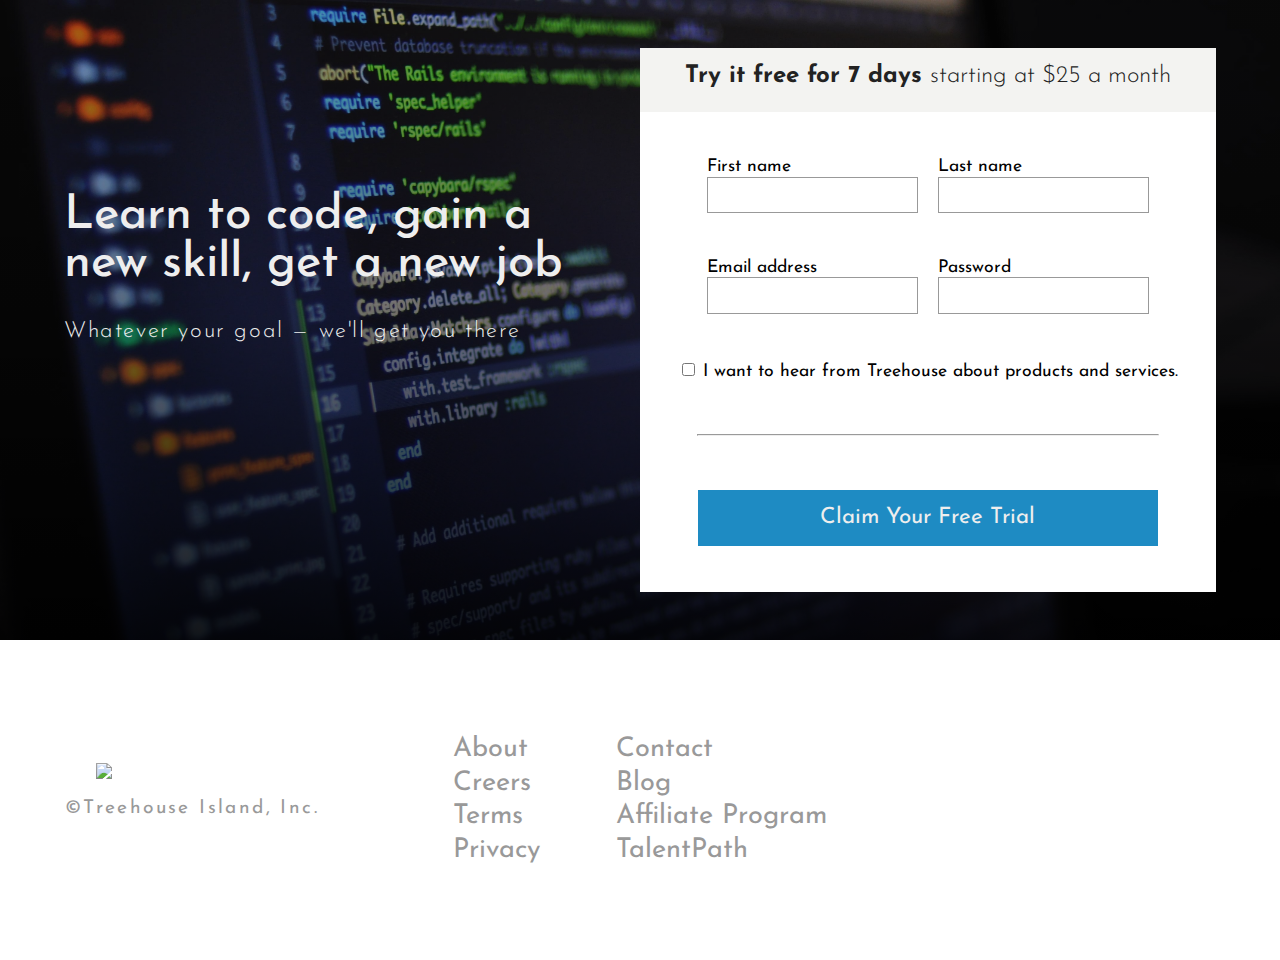
==== index.html @ 5530a017 "creating folders" ====
<!DOCTYPE html>
<html lang="en">
<head>
    <meta charset="UTF-8">
    <meta name="viewport" content="width=device-width, initial-scale=1.0">
    <title>Document</title>
    <link rel="stylesheet" href="css/style.css">
    <script src="https://kit.fontawesome.com/1c8d8e89d7.js" crossorigin="anonymous"></script>
</head>
<body>

    <section class="banner-lev">
        <div class="banner-continer-lev">
            <div class="banner-welcome-lev">
            <h1 class="welcome-lev">Learn to code, gain a new skill, get a new job</h1>
            <p class="welcome-paragraph-lev">Whatever your goal — we'll get you there</p>
            </div>
            <div class="form-banner-lev">
            <header class="form-header-lev"><h3>Try it free for 7 days <span class="font-wigth-lev"> starting at $25 a month</span></h3></header>
            <form action="H.php" class="free-trail-lev">
                <div class="first-line-lev">
                    <div>
                        <label for="fname">First name</label>
                        <input type="text" id="fname" name="fname" >
                    </div>
                    <div>
                        <label for="lname">Last name</label>
                        <input type="text" id="lname" name="lname">
                    </div>
                </div>
                <div  class="second-line-lev">
                    <div>
                        <label for="email">Email address</label>
                        <input type="text" id="email" name="email">
                    </div>
                    <div> 
                        <label for="Password">Password</label>
                        <input type="password" id="Password" name="password">
                    </div>
                </div>

                <div>
                <input type="checkbox" name="check">
                <label for="check"> I want to hear from Treehouse about products and services.</label>
                </div>
                <hr>
                <input type="button" value="Claim Your Free Trial">
            </form>
            </div>
        </div>
        <div class="math-banner-lev">
            <p><span class="banner-span-lev">300+</span> courses</p>
            <p><span class="banner-span-lev">278</span> workshops</p>
            <p><span class="banner-span-lev">27</span> topics</p>
            <p><span class="banner-span-lev">50K+</span> current students</p>
        </div>
    </section>
    <footer>
    <!--footer part 1 -->
        <div class="part1">
            <div class="logo-footer">
                <img src="https://cdnifyblog.a.cdnify.io/wp-content/uploads/2014/01/Treehouse-Logo.png">
            </div>
            <div class="copyright">
                <p>&copy;Treehouse Island, Inc.</p>
            </div>
        </div>
    <!--end of footer part 1 -->
    <!--footer part 2-->
        <div class="part2">
            <ul class="footer-lists">
                <li class="footer-lists-items"><a href="#" class="footer-lists-links">About</a></li>
                <li class="footer-lists-items"><a href="#" class="footer-lists-links">Creers</a></li>
                <li class="footer-lists-items"><a href="#" class="footer-lists-links">Terms</a></li>
                <li class="footer-lists-items"><a href="#" class="footer-lists-links">Privacy</a></li>
            </ul>
            <ul class="footer-lists">
                <li class="footer-lists-items"><a href="#" class="footer-lists-links">Contact</a></li>
                <li class="footer-lists-items"><a href="#" class="footer-lists-links">Blog</a></li>
                <li class="footer-lists-items"><a href="#" class="footer-lists-links">Affiliate Program</a></li>
                <li class="footer-lists-items"><a href="#" class="footer-lists-links">TalentPath</a></li>
            </ul>
        </div>
        <!--end of footer part 2-->
        <!--footer part 3-->
         <div class="part3">
             <ul class="social-list">
                 <a class="social-item" href="https://fr-fr.facebook.com/"><i class="fab fa-facebook"></i></a>
                 <a class="social-item" href="https://twitter.com/"><i class="fab fa-twitter"></i></a>
                 <a class="social-item" href="https://youtube.com/"><i class="fab fa-youtube"></i></a>
                 <a class="social-item" href="https://linkedin.com/"><i class="fab fa-linkedin"></i></a>
                 <a class="social-item" href="https://instagram.com/"><i class="fab fa-instagram"></i></a>
             </ul>
         </div>       
        <!--end of footer part 2-->


    </footer>
</body>
</html>
---- css/style.css ----
@import url('https://fonts.googleapis.com/css2?family=Josefin+Sans:ital,wght@0,100;0,200;0,300;0,400;0,423;0,500;0,600;0,700;1,100;1,200;1,300;1,400;1,423;1,500;1,600;1,700&family=Open+Sans&display=swap');
body{
    padding: 0%;
    margin: 0%;
    font-family: "josefin sans", sans-serif;
}
/*styling banner--------------------------------------------------------------------------------------*/
.banner-lev{
    width: 100%;
    height: 40rem;
    background-size: cover;
    background-image:linear-gradient(to top, rgba(0, 0, 0, 0.9),rgba(0,0,0,0.5), rgba(0, 0, 0, 0.3)),
    url('../img/blur-close-up-code-computer-546819.jpg');
    display: flex;
    flex-direction: column;
    justify-content: center;
    align-items: center;
    flex-wrap: wrap;
}
.banner-continer-lev{
    display: flex;
    justify-content: space-evenly;
    align-items: center;
}
.banner-welcome-lev{
    width: 40%;
    height: 20rem;
}
.welcome-lev{
    color: #eee;
    font-size: 3rem;
    font-weight: 500;
}
.welcome-paragraph-lev{
    color: #eee;
    font-size: 1.4rem;
    font-weight: 300;
    letter-spacing: .1rem;
}



.free-trail-lev{
    width: 100%;
    height: 30rem;
    background-color: #fff;
    display: flex;
    flex-direction: column;
    justify-content: space-evenly;
    align-items: center;
}
.form-banner-lev{
    display: flex;
    flex-direction: column;
    width: 45%;
}
.form-header-lev{
    color: #222;
    width: 100%;
    height: 4rem;
    background-color: #f3f3f1;
    
}
.form-header-lev h3{
    margin: 1rem auto;
    font-size: 1.5rem;
    text-align: center;
}
.font-wigth-lev{
    font-weight: 300;
}
.first-line-lev ,  .second-line-lev {
    display: flex;
    justify-content: space-around;
    align-items: flex-start;
    width:80%;

}
.first-line-lev div input ,.second-line-lev div input{
    border: #999 solid .1rem;
    padding: .6rem 1rem;
    outline-color:#222;
    bor
}
.first-line-lev div , .second-line-lev div{
display: flex;
flex-direction: column;
justify-content: space-around;
align-items: flex-start;
}
label{
    font-size: 1.1rem;
    padding-bottom: .1rem;
}
hr{
    width: 80%;
    height: .3px;
    color: #eee;
}
input[type="button"] {
    width: 80%;
    height: 3.5rem;
    background-color: rgba(30, 139, 195, 1);
    border: none;
    font-size: 1.4rem;
    color: #eee;
    font-family:"josefin sans", sans-serif;
}
    /*----------------------------------------------------*/

/*styaling footer---------------------------------------------------------------------------------------*/
footer{
    background-color: #fff;
    width: 100%;
    height: 20rem;
    display: flex;
}
.part1{
    display: flex;
    flex-direction: column;
    justify-content: center;
    align-items: center;
    width: 30%;
}
.logo-footer{
    width: 12rem;
    display: flex;
    justify-content: center;   
}
.logo-footer img{
    width: 100%;
    height: auto;
}
.copyright P{
    font-size: 1.2rem;
    color: #999;
    letter-spacing: .15rem;
}
/*footer part 2---------------------------------------------------------------------------------------------*/
.part2{
    display: flex;
    justify-content: space-evenly;
    align-items: center;
    width: 40%;
}
.footer-lists, .social-list
{
    list-style: none;
    margin: 0rem;
    padding: 0rem;
}
.footer-lists-items{
    padding: .1rem;
    margin: .2rem .4rem;
}
.footer-lists-items a{
    text-decoration: none;
    color: #999;
    font-size: 1.7rem;
    transition: color .5s;
    cursor: pointer;
    
} 
.footer-lists-items a:hover{
    color: #222;
}
/*end of footer part 2----------------------------------------------------------------------------------*/
/*footer  part 3--------------------------------------------------------------------------------------------*/


.part3{
    display: flex;
    align-items: center;
}
.social-item{
    font-size: 2rem;
    padding-left: .9rem;
    color: #222;
    transition: all .5s;
}
.social-item:hover{ 
    color: rgb(14, 146, 10);
}
/*end of footer part 3------------------------------------------------------------------------------------*/

/* media query for the footer----------------------------------------------------------------------------*/
@media screen and (max-width:960px){
    footer{
        display: flex;
        flex-direction: column;
        justify-content: center;
        align-items: center;
        box-sizing: border-box;
        height: 30REM;
    }
    .part1, .part2, .part3 {
        padding-bottom: 2rem ;
        display: flex;
        flex-direction: column;
        width: 100%;

        
    }
    .footer-lists-items a{
        text-decoration: none;
        color: #999;
        font-size: 1rem;
    } 

     .footer-lists{
         width :100%;
         display: flex;
         flex-direction: column;
         justify-content: center;
         align-items: center;
     }
     
}
/*end of media query for the footer----------------------------------------------------------------------------------*/
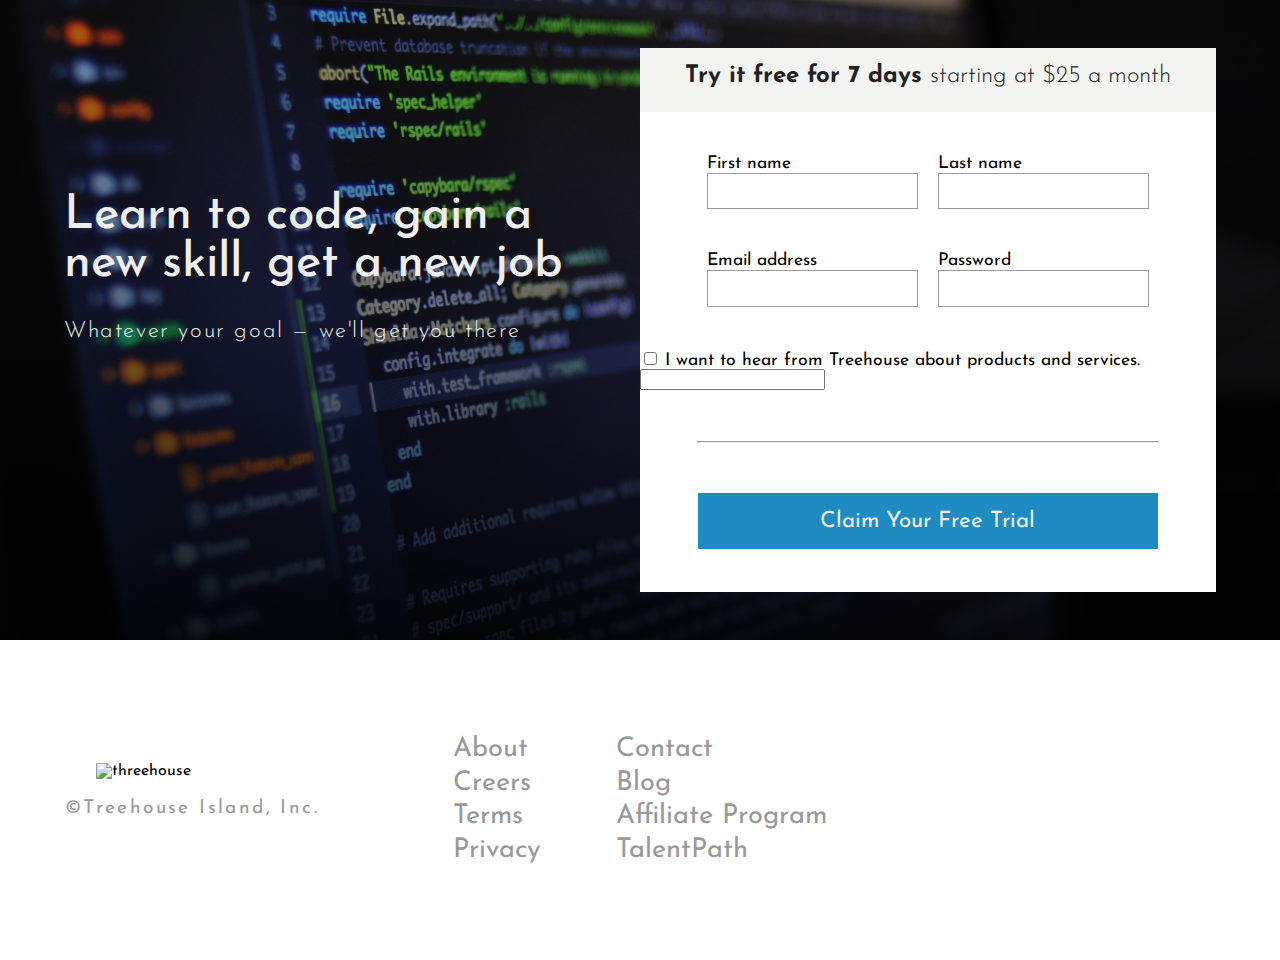
==== commit ccabb6d9: "fix validater check" ====
--- a/index.html
+++ b/index.html
@@ -6,6 +6,7 @@
     <title>Document</title>
     <link rel="stylesheet" href="css/style.css">
     <script src="https://kit.fontawesome.com/1c8d8e89d7.js" crossorigin="anonymous"></script>
+    <link href="https://fonts.googleapis.com/css2?family=Josefin+Sans:ital,wght@0,100;0,200;0,300;0,400;0,423;0,500;0,600;0,700;1,100;1,200;1,300;1,400;1,423;1,500;1,600;1,700&display=swap" rel="stylesheet">
 </head>
 <body>
 
@@ -41,7 +42,7 @@
 
                 <div>
                 <input type="checkbox" name="check">
-                <label for="check"> I want to hear from Treehouse about products and services.</label>
+                <label for="check"> I want to hear from Treehouse about products and services.<input id="check"></label>
                 </div>
                 <hr>
                 <input type="button" value="Claim Your Free Trial">
@@ -59,7 +60,7 @@
     <!--footer part 1 -->
         <div class="part1">
             <div class="logo-footer">
-                <img src="https://cdnifyblog.a.cdnify.io/wp-content/uploads/2014/01/Treehouse-Logo.png">
+                <img src="https://cdnifyblog.a.cdnify.io/wp-content/uploads/2014/01/Treehouse-Logo.png" alt="threehouse">
             </div>
             <div class="copyright">
                 <p>&copy;Treehouse Island, Inc.</p>
@@ -85,11 +86,11 @@
         <!--footer part 3-->
          <div class="part3">
              <ul class="social-list">
-                 <a class="social-item" href="https://fr-fr.facebook.com/"><i class="fab fa-facebook"></i></a>
-                 <a class="social-item" href="https://twitter.com/"><i class="fab fa-twitter"></i></a>
-                 <a class="social-item" href="https://youtube.com/"><i class="fab fa-youtube"></i></a>
-                 <a class="social-item" href="https://linkedin.com/"><i class="fab fa-linkedin"></i></a>
-                 <a class="social-item" href="https://instagram.com/"><i class="fab fa-instagram"></i></a>
+                <li><a class="social-item" href="https://fr-fr.facebook.com/"><i class="fab fa-facebook"></i></a></li>
+                <li><a class="social-item" href="https://twitter.com/"><i class="fab fa-twitter"></i></a></li>
+                <li><a class="social-item" href="https://youtube.com/"><i class="fab fa-youtube"></i></a></li>
+                <li><a class="social-item" href="https://linkedin.com/"><i class="fab fa-linkedin"></i></a></li>
+                <li><a class="social-item" href="https://instagram.com/"><i class="fab fa-instagram"></i></a></li>
              </ul>
          </div>       
         <!--end of footer part 2-->
--- a/css/style.css
+++ b/css/style.css
@@ -1,5 +1,3 @@
-
-@import url('https://fonts.googleapis.com/css2?family=Josefin+Sans:ital,wght@0,100;0,200;0,300;0,400;0,423;0,500;0,600;0,700;1,100;1,200;1,300;1,400;1,423;1,500;1,600;1,700&family=Open+Sans&display=swap');
 body{
     padding: 0%;
     margin: 0%;
@@ -77,13 +75,12 @@
     width:80%;
 
 }
-.first-line-lev div input ,.second-line-lev div input{
+.first-line-lev div input, .second-line-lev div input{
     border: #999 solid .1rem;
     padding: .6rem 1rem;
     outline-color:#222;
-    bor
-}
-.first-line-lev div , .second-line-lev div{
+}
+.first-line-lev div, .second-line-lev div{
 display: flex;
 flex-direction: column;
 justify-content: space-around;
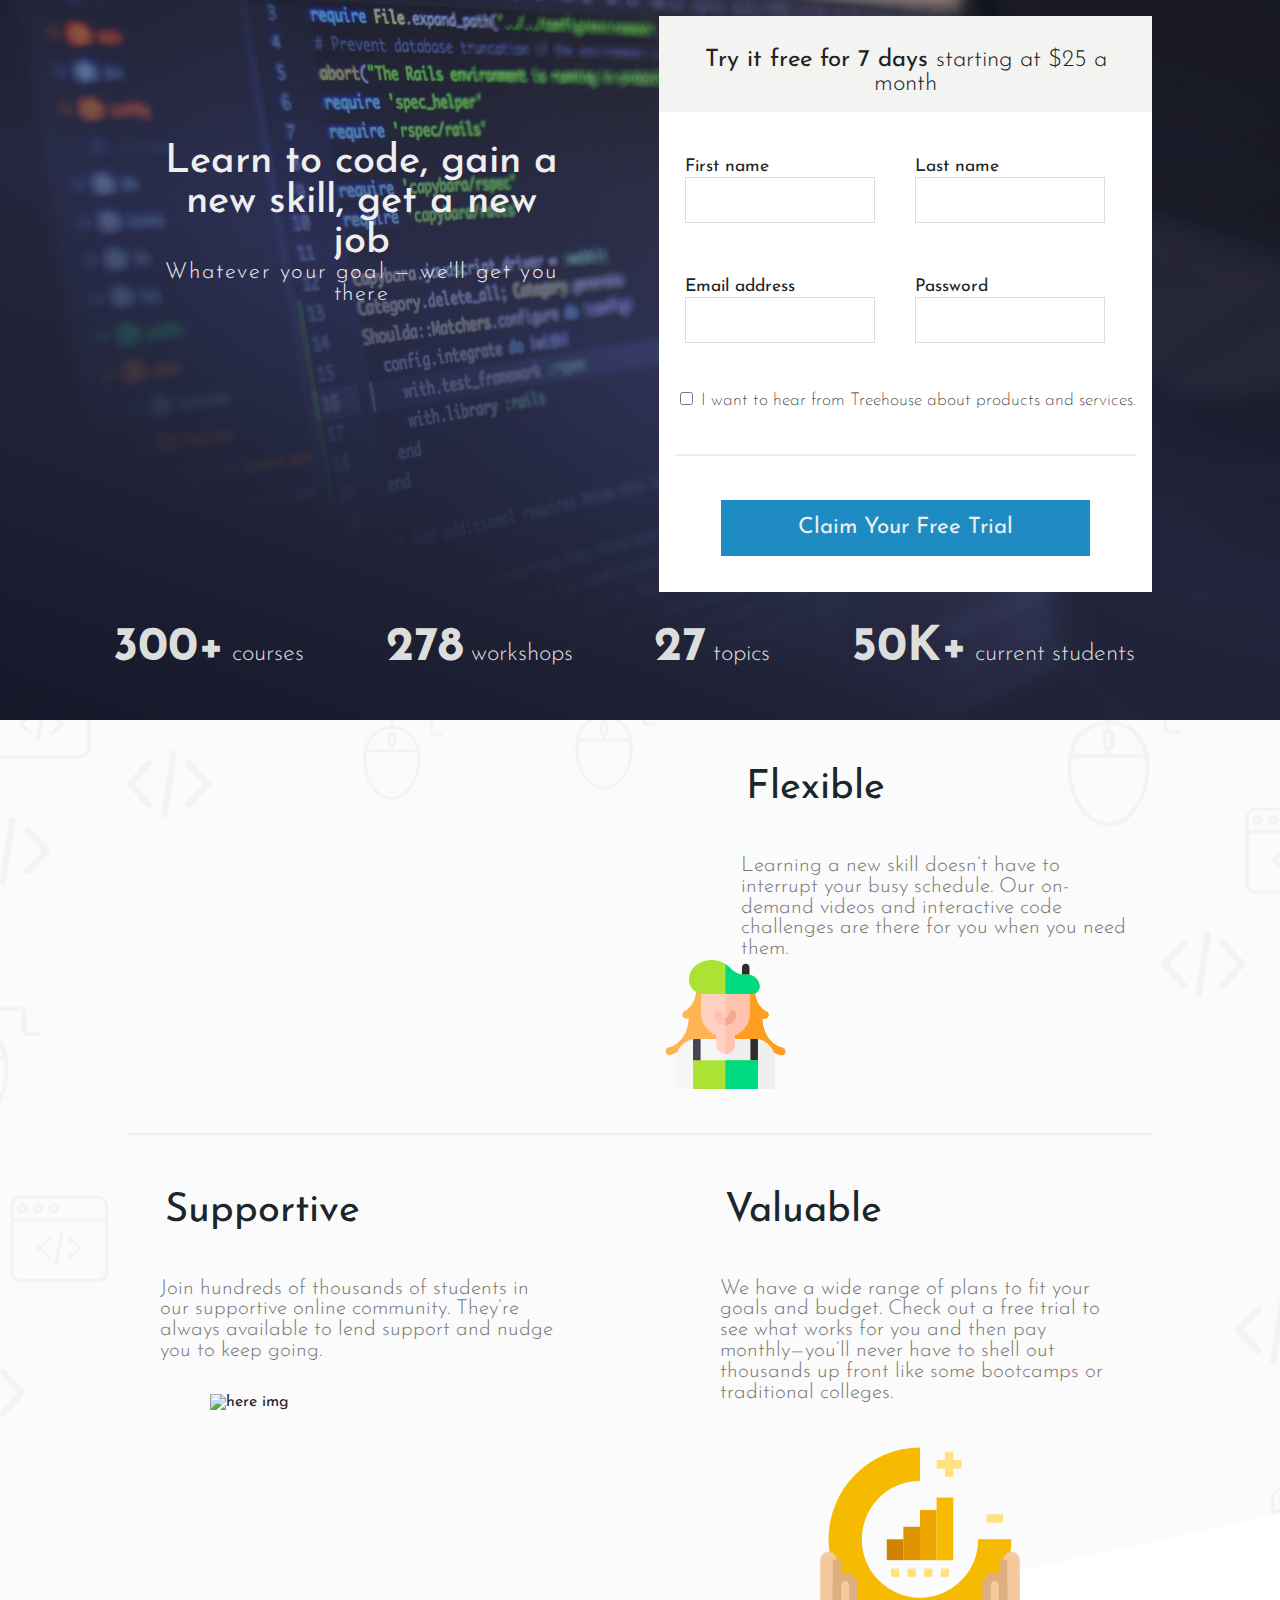
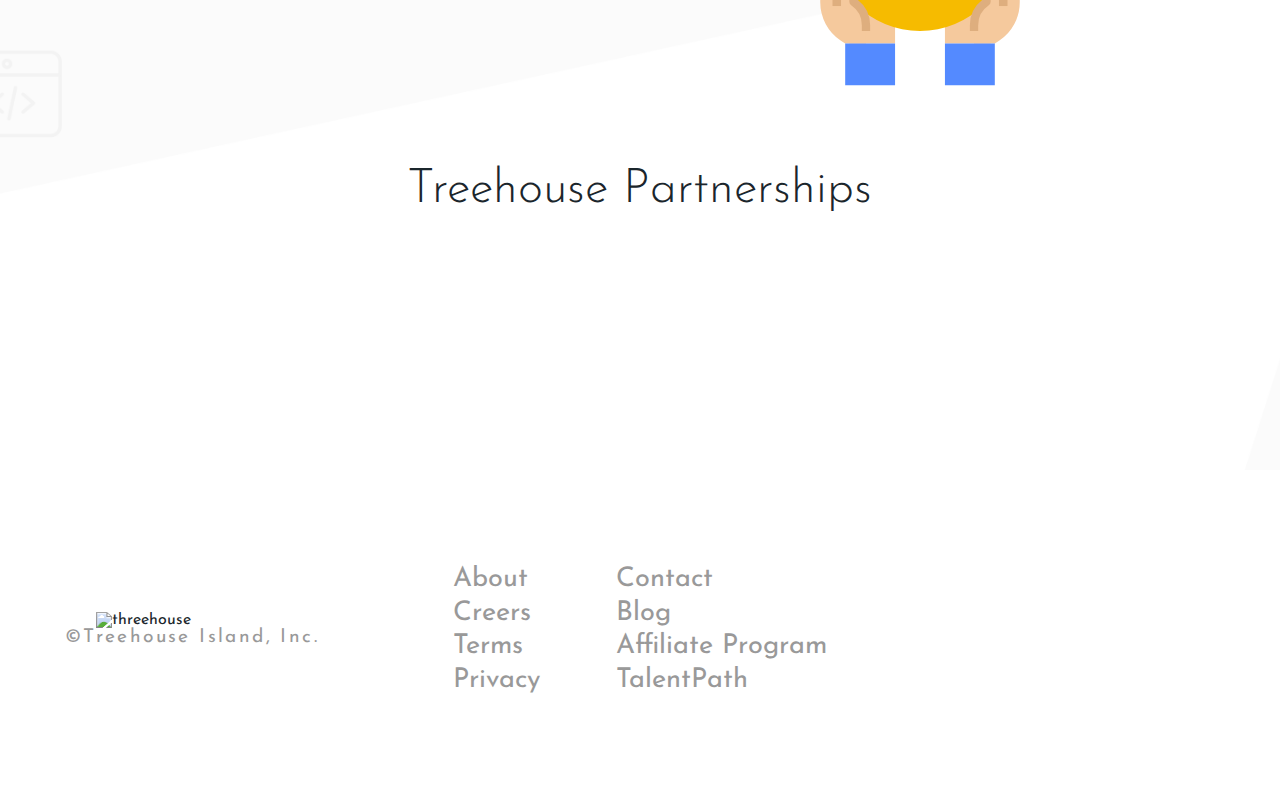
==== commit 2e8e3e33: "finishing html css for home page" ====
--- a/index.html
+++ b/index.html
@@ -4,21 +4,24 @@
     <meta charset="UTF-8">
     <meta name="viewport" content="width=device-width, initial-scale=1.0">
     <title>Document</title>
+    <link rel="stylesheet" href="css/reset.css">
     <link rel="stylesheet" href="css/style.css">
     <script src="https://kit.fontawesome.com/1c8d8e89d7.js" crossorigin="anonymous"></script>
     <link href="https://fonts.googleapis.com/css2?family=Josefin+Sans:ital,wght@0,100;0,200;0,300;0,400;0,423;0,500;0,600;0,700;1,100;1,200;1,300;1,400;1,423;1,500;1,600;1,700&display=swap" rel="stylesheet">
 </head>
 <body>
 
+
+
     <section class="banner-lev">
-        <div class="banner-continer-lev">
+        <div class="banner-container-lev">
             <div class="banner-welcome-lev">
-            <h1 class="welcome-lev">Learn to code, gain a new skill, get a new job</h1>
-            <p class="welcome-paragraph-lev">Whatever your goal — we'll get you there</p>
+                <h1 class="welcome-lev">Learn to code, gain a new skill, get a new job</h1>
+                <p class="welcome-paragraph-lev">Whatever your goal — we'll get you there</p>
             </div>
             <div class="form-banner-lev">
-            <header class="form-header-lev"><h3>Try it free for 7 days <span class="font-wigth-lev"> starting at $25 a month</span></h3></header>
-            <form action="H.php" class="free-trail-lev">
+                <header class="form-header-lev"><h3>Try it free for 7 days <span class="font-wigth-lev"> starting at $25 a month</span></h3></header>
+                <form action="H.php" class="free-trail-lev">
                 <div class="first-line-lev">
                     <div>
                         <label for="fname">First name</label>
@@ -41,8 +44,9 @@
                 </div>
 
                 <div>
-                <input type="checkbox" name="check">
-                <label for="check"> I want to hear from Treehouse about products and services.<input id="check"></label>
+                    <input type="checkbox" id="check">
+                    <label for="check"><span  class="dev-label-lev"> I want to hear from Treehouse about products and services.</span></label>
+                    
                 </div>
                 <hr>
                 <input type="button" value="Claim Your Free Trial">
@@ -56,6 +60,50 @@
             <p><span class="banner-span-lev">50K+</span> current students</p>
         </div>
     </section>
+    <div class=" container  background-img">
+        <section class="main container">
+        <div class="container video-banner">
+            <video class="dsk7  mob12" src="https://videos.teamtreehouse.com/videos/hptest-product-overview-720p.webm?token=5e6a675e_596e4231e8c9aa7b53e1aabd5dea6e655845a7aa" autoplay></video>
+            <div class="dsk5 mob12 flexible-head">
+                <h3 class="flexible-heading">Flexible</h3>
+                <p class="flexible-paragraph">Learning a new skill doesn’t have to interrupt your busy schedule. Our on-demand videos and interactive code challenges are there for you when you need them.</p>
+                <div class="svg-img">
+                <img class=" dsk4 mob0 flexible-img" src="/img/designer.svg" alt="svg file"></svg>
+            </div>
+            </div>
+        </div>    
+        <hr>
+
+        <div class="second-paragraph dsk12 mob12">
+            <div class="supportive dsk5 mob12">
+                <h3 class="supportive-heading">Supportive</h3>
+                <p class="supportive-paragraph">Join hundreds of thousands of students in our supportive online community. They’re always available to lend support and nudge you to keep going.</p>
+                <img class="supportive-img dsk9" src="https://static.teamtreehouse.com/assets/views/marketing/home/supportive-dc87dcd46e8cc60a76dfa72e7fceb5be004f60e573e13026dcbc5a43be1929a2.png" alt="here img">
+            </div>
+            <div class="valuable dsk5 mob12">
+                <h3 class="valuable-heading">Valuable</h3>
+                <p class="valuable-paragraph">We have a wide range of plans to fit your goals and budget. Check out a free trial to see what works for you and then pay monthly—you’ll never have to shell out thousands up front like some bootcamps or traditional colleges.</p>
+                <img class="valuable-img dsk8" src="img/value.svg" alt="valuable">
+            </div>
+        </div>
+
+
+        <div class="treehouse-partner dsk10 mob10">
+            <h3 class=partner-heading>Treehouse Partnerships</h3>
+            <div class="partner-img-container container">
+                <img class="dsk3 " src="https://static.teamtreehouse.com/assets/views/marketing/home/google-developers-364d3753836b8c4c5ff9dfecdfa626e9f6fbde1770d072a21c57c0a5a1de3637.png" alt="" class="partnerimg">
+                <img class="dsk3 " src="https://1.cms.s81c.com/sites/default/files/2018-11-15/Avatar_IBM_Watson_1000x325.jpg" alt="" class="partnerimg">
+                <img class="dsk3 " src="https://upload.wikimedia.org/wikipedia/commons/thumb/4/4a/Amazon_Alexa_logo.svg/1280px-Amazon_Alexa_logo.svg.png" alt="" class="partnerimg">
+                <img class="dsk3 " src="https://lh3.googleusercontent.com/proxy/9JxlcfePLAX3oIO7-l41FiI0A5r_zLpeM0jgrW6IaLy9RQlo7alYY_jtX9-1N_BOgj6ePheN15jFYFI2rejWfnyGarv-cN0vrY7Yi5Ru1XHp_Zr9xHHXKHCJrjpnaLfR9rLxdtM0EIsDAy1ZUOnWew" alt="" class="partnerimg">
+            </div>
+        </div>
+        
+        
+        </section>    
+    </div>    
+
+
+
     <footer>
     <!--footer part 1 -->
         <div class="part1">
@@ -97,5 +145,8 @@
 
 
     </footer>
+
+
+
 </body>
-</html>+</html>
--- a/css/style.css
+++ b/css/style.css
@@ -2,13 +2,20 @@
     padding: 0%;
     margin: 0%;
     font-family: "josefin sans", sans-serif;
+    color: #1b262c;
+}
+h1{
+    margin: 0em;
+}
+.container{
+    width: 100%;
 }
 /*styling banner--------------------------------------------------------------------------------------*/
 .banner-lev{
     width: 100%;
-    height: 40rem;
+    height: 80vh;
     background-size: cover;
-    background-image:linear-gradient(to top, rgba(0, 0, 0, 0.9),rgba(0,0,0,0.5), rgba(0, 0, 0, 0.3)),
+    background-image:linear-gradient(19deg,rgb(21, 24, 41),rgb(31, 34, 53),rgba(46, 50, 82, 0.7),rgba(46, 50, 82, 0.4), rgba(66, 72, 116, .2)),
     url('../img/blur-close-up-code-computer-546819.jpg');
     display: flex;
     flex-direction: column;
@@ -16,26 +23,31 @@
     align-items: center;
     flex-wrap: wrap;
 }
-.banner-continer-lev{
+.banner-container-lev{
     display: flex;
     justify-content: space-evenly;
     align-items: center;
+    width: 90%;
 }
 .banner-welcome-lev{
-    width: 40%;
-    height: 20rem;
+    width: 35%;
+    height: 60%;
+    padding-top: 1.3rem;
 }
 .welcome-lev{
     color: #eee;
-    font-size: 3rem;
+    font-size: 2.5rem;
     font-weight: 500;
+    text-align: center;
 }
 .welcome-paragraph-lev{
     color: #eee;
     font-size: 1.4rem;
     font-weight: 300;
     letter-spacing: .1rem;
-}
+    text-align: center;
+}
+
 
 
 
@@ -47,17 +59,20 @@
     flex-direction: column;
     justify-content: space-evenly;
     align-items: center;
+    padding: 0 1rem;
 }
 .form-banner-lev{
     display: flex;
     flex-direction: column;
-    width: 45%;
+    width: 40%;
+    box-sizing: border-box;
 }
 .form-header-lev{
     color: #222;
     width: 100%;
     height: 4rem;
     background-color: #f3f3f1;
+    padding: 1rem;
     
 }
 .form-header-lev h3{
@@ -71,30 +86,49 @@
 .first-line-lev ,  .second-line-lev {
     display: flex;
     justify-content: space-around;
-    align-items: flex-start;
-    width:80%;
+    align-items: center;
+    width:100%;
 
 }
 .first-line-lev div input, .second-line-lev div input{
-    border: #999 solid .1rem;
-    padding: .6rem 1rem;
-    outline-color:#222;
+    border: #ddd solid .1rem;
+    padding: .9rem 1rem;
+    outline-color:#999;
+    width: 90%;
+    box-sizing: border-box;
+
 }
 .first-line-lev div, .second-line-lev div{
-display: flex;
-flex-direction: column;
-justify-content: space-around;
-align-items: flex-start;
+    display: flex;
+    flex-direction: column;
+    justify-content: space-around;
+    align-items:center;
+    justify-content: flex-start;
+    align-items: self-start;
+    width: 100%;
+    padding: .6rem;
 }
 label{
     font-size: 1.1rem;
     padding-bottom: .1rem;
 }
+ .dev-label-lev{
+    font-weight: 200;
+}
+
+
+
 hr{
-    width: 80%;
-    height: .3px;
-    color: #eee;
-}
+    width: 100%;
+    height: 1.8px;
+    background-color: #eee;
+    color: #999;
+    border: none;
+}
+
+
+
+
 input[type="button"] {
     width: 80%;
     height: 3.5rem;
@@ -103,10 +137,139 @@
     font-size: 1.4rem;
     color: #eee;
     font-family:"josefin sans", sans-serif;
-}
-    /*----------------------------------------------------*/
-
-/*styaling footer---------------------------------------------------------------------------------------*/
+    transition: all .3s;
+    cursor: pointer;
+}
+input[type="button"]:hover{
+    background-color: rgb(18, 100, 141);
+}
+.math-banner-lev{
+    color: #ddd;
+    display: flex;
+    font-size: 1.5rem;
+    justify-content: space-evenly;
+    font-weight: 300;
+    align-items: center;
+    width: 90%;
+    margin: 2rem auto;
+}
+.math-banner-lev p{
+    margin-right: 2rem;
+}
+.banner-span-lev{
+    font-weight: 900;
+    font-size: 3rem;
+}
+
+.background-img{
+    background: url(../img/Untitled\ design.png) no-repeat;
+    background-size: cover;
+    background-position: center;
+    width: 100%;
+    height: 100%;
+}
+.main{
+    height: 100%;
+    box-sizing: border-box;
+    display: flex;
+    flex-direction: row;
+    justify-content: center;
+    align-items: center;
+    flex-wrap: wrap;
+    width: 80%;
+    margin:auto;
+}
+.video-banner{
+    margin: 2rem 1.5rem ;
+    display: flex;
+    justify-content: center;
+    height: 100%;
+}
+.flexible-head{
+    display: flex;
+    justify-content: start;
+    align-items: flex-start ;
+    flex-direction: column;
+    margin-left: 3rem;
+}
+.flexible-heading , .supportive-heading , .valuable-heading{
+    font-size: 2.5rem;
+    padding: 1rem 2rem 3rem .3rem;
+}
+.flexible-paragraph , .supportive-paragraph , .valuable-paragraph{
+    font-size: 1.3rem;
+    font-weight: 300;
+    color: #777;
+}
+.flexible-img{
+    margin-left: -5rem;
+}
+
+@media screen and (max-width:960px){
+    .video-banner , .second-paragraph{
+        flex-direction: column;
+    }
+    .valuable-img , .supportive-img{
+        width: 300px;
+        text-align: center;
+    }
+    .flexible-head {
+        margin: 2rem auto;
+    }
+    .supportive , .valuable{
+        height: 50rem;
+        margin: 1rem auto;
+        
+    }
+    .partner-img-container img{
+        width: 250px;
+    }
+    .partner-img-container{
+        height: 50rem !important;
+        flex-direction: column;
+    }
+
+}
+
+
+.second-paragraph{
+    display: flex;
+    justify-content: space-between;
+    margin: 2rem 2rem;
+}
+.supportive-img , .valuable-img{
+    margin: 2rem auto;
+    align-items: center;
+}
+.supportive ,.valuable{
+    display: flex;
+    flex-direction: column;
+}
+
+
+
+.treehouse-partner{
+    display: flex;
+    flex-direction: column;
+
+}
+.partner-heading{
+    font-size: 3rem;
+    text-align: center;
+    margin-bottom: 4rem;
+    font-weight: 300;
+
+}
+.partner-img-container{
+    display: flex;
+    justify-content:space-around ;
+    align-items: center;
+    height: 12rem
+}
+
+
+
+/***styaling footer---------------------------------------------*/
 footer{
     background-color: #fff;
     width: 100%;
@@ -134,15 +297,16 @@
     color: #999;
     letter-spacing: .15rem;
 }
-/*footer part 2---------------------------------------------------------------------------------------------*/
+
+
+/*footer part 2--------------------------------------------------------------------*/
 .part2{
     display: flex;
     justify-content: space-evenly;
     align-items: center;
     width: 40%;
 }
-.footer-lists, .social-list
-{
+.footer-lists, .social-list{
     list-style: none;
     margin: 0rem;
     padding: 0rem;
@@ -162,27 +326,69 @@
 .footer-lists-items a:hover{
     color: #222;
 }
-/*end of footer part 2----------------------------------------------------------------------------------*/
-/*footer  part 3--------------------------------------------------------------------------------------------*/
-
-
-.part3{
-    display: flex;
-    align-items: center;
-}
-.social-item{
+/*end of footer part 2------------------------------------------------*/
+/*footer  part 3-------------------------------------------------------------------*/
+
+
+.part3 {
+    display: flex;
+    align-items: center;
+    justify-content: center;
+}
+.social-list{
+    display: flex;
+}
+.social-list li a{
     font-size: 2rem;
     padding-left: .9rem;
     color: #222;
     transition: all .5s;
 }
-.social-item:hover{ 
+.social-list li a:hover{ 
     color: rgb(14, 146, 10);
 }
 /*end of footer part 3------------------------------------------------------------------------------------*/
 
-/* media query for the footer----------------------------------------------------------------------------*/
+
+
+
+
+/** media query ***********************************************************/
 @media screen and (max-width:960px){
+    html{
+        font-size: 13px;
+    }
+    .banner-container-lev{
+        display: flex;
+        flex-direction: column;
+        justify-content: center;
+        align-items: center;
+        flex-wrap: wrap;
+        width: 100%;
+
+    }
+    .banner-lev{
+        flex-wrap: wrap;
+        height: 60rem;
+        box-sizing: border-box;
+    }
+    .banner-welcome-lev{
+        width: 80%;
+        display: block;
+        height: 13rem;
+
+    }
+    .form-banner-lev{
+        width: 80%;
+        align-items: center;
+    }
+    .welcome-lev , .welcome-paragraph-lev{
+        font-size: 1.6rem;
+    }
+    .banner-span-lev{
+        font-size: 1.5rem;
+    }
+
     footer{
         display: flex;
         flex-direction: column;
@@ -212,8 +418,74 @@
          justify-content: center;
          align-items: center;
      }
-     
-}
-/*end of media query for the footer----------------------------------------------------------------------------------*/
-
-
+}
+@media screen and (max-width:660px){
+    .banner-lev{
+        width: 100%;
+        min-height: 70rem;
+    }
+    .first-line-lev , .second-line-lev{
+        flex-direction: column;
+        justify-content: flex-start;
+        align-items: flex-start !important;
+    }
+    .first-line-lev div input ,.second-line-lev div input{
+        width: 80%;
+    }
+    .free-trail-lev{
+        min-height: 40rem;
+    }
+    .font-wigth-lev::before{
+        content: "";
+        display: block;
+        
+    }
+}
+
+@media screen and (max-width: 660px){
+
+    .mob0{ display: none; }
+    .mob1{ width: 8.33%; box-sizing: border-box;}
+    .mob2{ width: 16.66%; box-sizing: border-box; }
+    .mob3{ width: 25%; box-sizing: border-box;}
+    .mob4{ width: 33.33%; box-sizing: border-box;}
+    .mob5{ width: 41.66%; box-sizing: border-box;}
+    .mob6{ width: 50%; box-sizing: border-box; }
+    .mob7{ width: 58.33%; box-sizing: border-box;}
+    .mob8{ width: 66.66%; box-sizing: border-box; }
+    .mob9{ width: 75%; box-sizing: border-box;}
+    .mob10{ width: 83.33%; box-sizing: border-box; }
+    .mob11{ width: 91.66%; box-sizing: border-box; }
+    .mob12{ width: 100%; box-sizing: border-box; }
+}
+
+@media screen and (min-width: 960px){
+
+    .dsk0{ display: none; }
+    .dsk1{ width: 8.33%;  box-sizing: border-box; }
+    .dsk2{ width: 16.66%;  box-sizing: border-box;  }
+    .dsk3{ width: 25%;  box-sizing: border-box; }
+    .dsk4{ width: 33.33%;  box-sizing: border-box; }
+    .dsk5{ width: 41.66%;  box-sizing: border-box; }
+    .dsk6{ width: 50%;  box-sizing: border-box; }
+    .dsk7{ width: 58.33%;  box-sizing: border-box; }
+    .dsk8{ width: 66.66%;  box-sizing: border-box; }
+    .dsk9{ width: 75%;  box-sizing: border-box; }
+    .dsk10{ width: 83.33%;  box-sizing: border-box; }
+    .dsk11{ width: 91.66%;  box-sizing: border-box; }
+    .dsk12{ width: 100%;  box-sizing: border-box; }
+}
+/* for the svg img*/
+@media screen and (max-width:1210px){
+    .flexible-img{
+        display : none;
+    }
+}
+
+/** media query ***********************************************************/
+
+
+
+
+
+    /*----------------------------------------------------*/
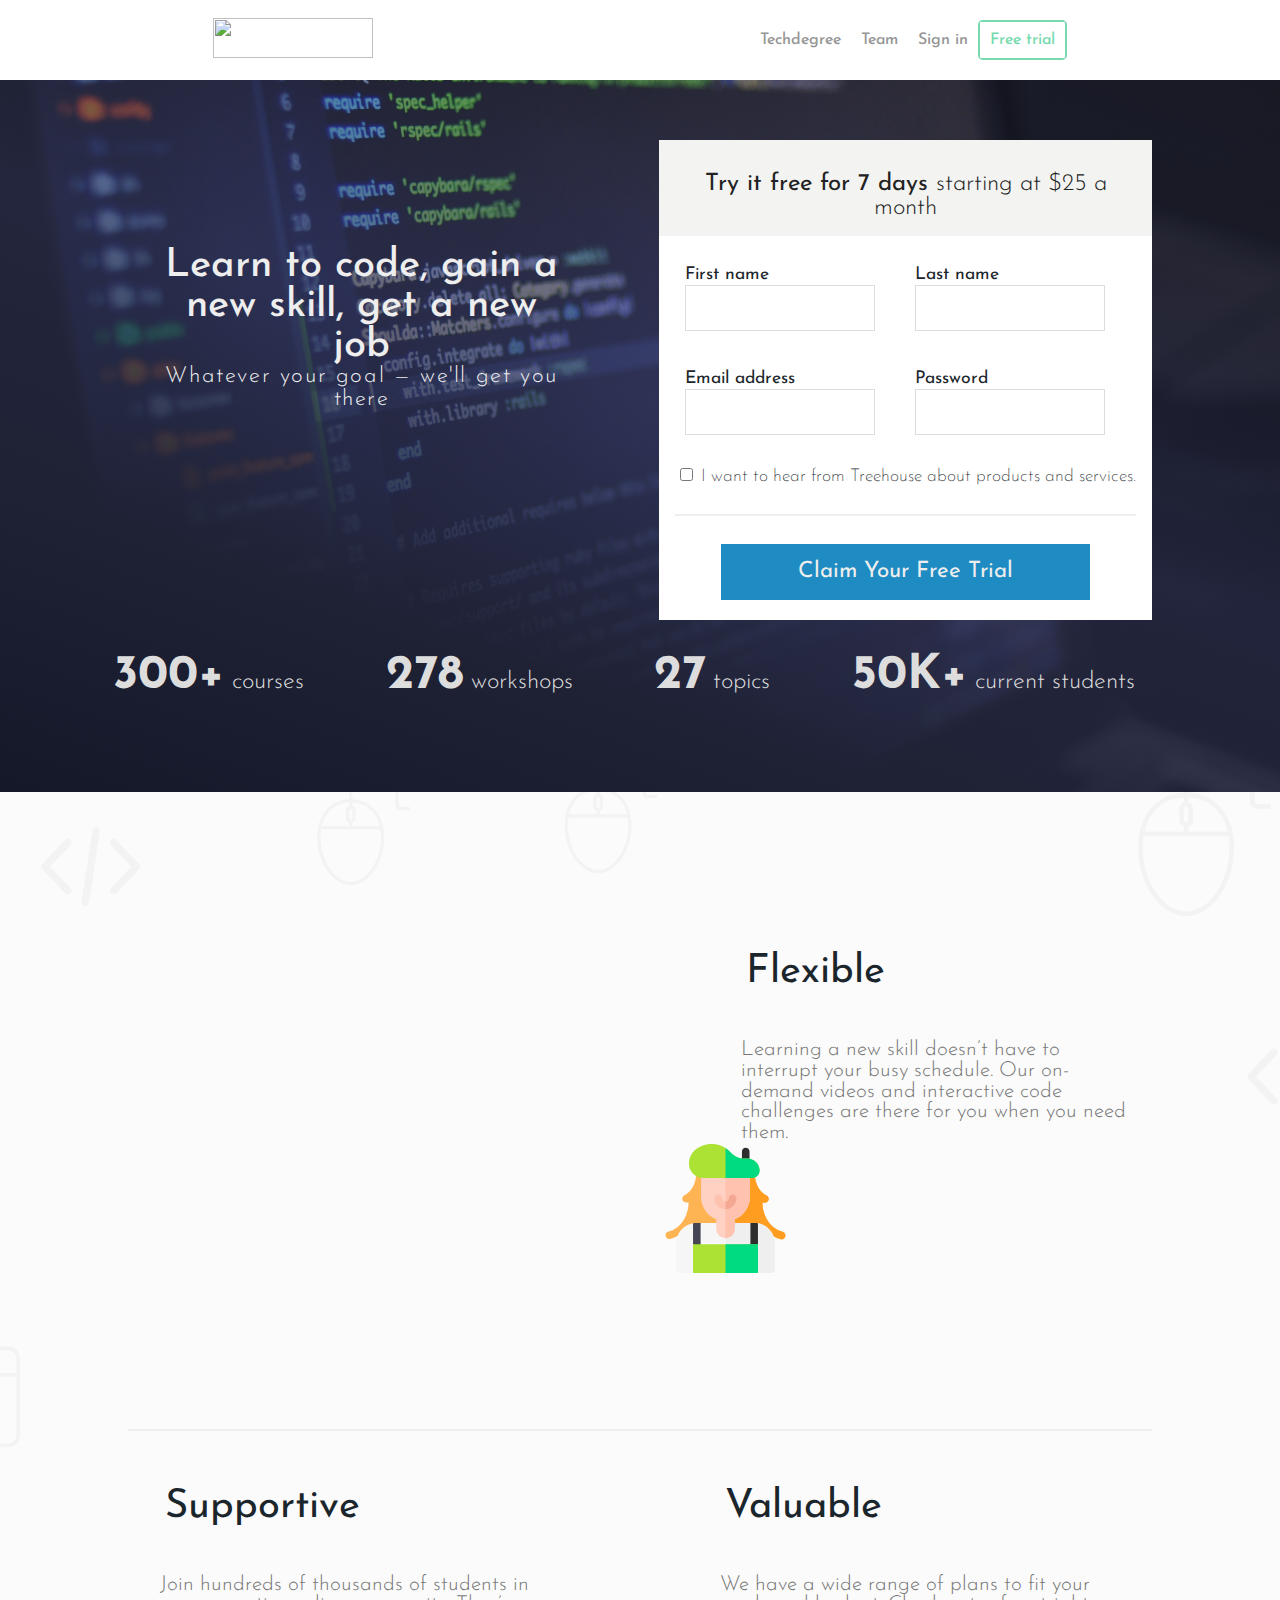
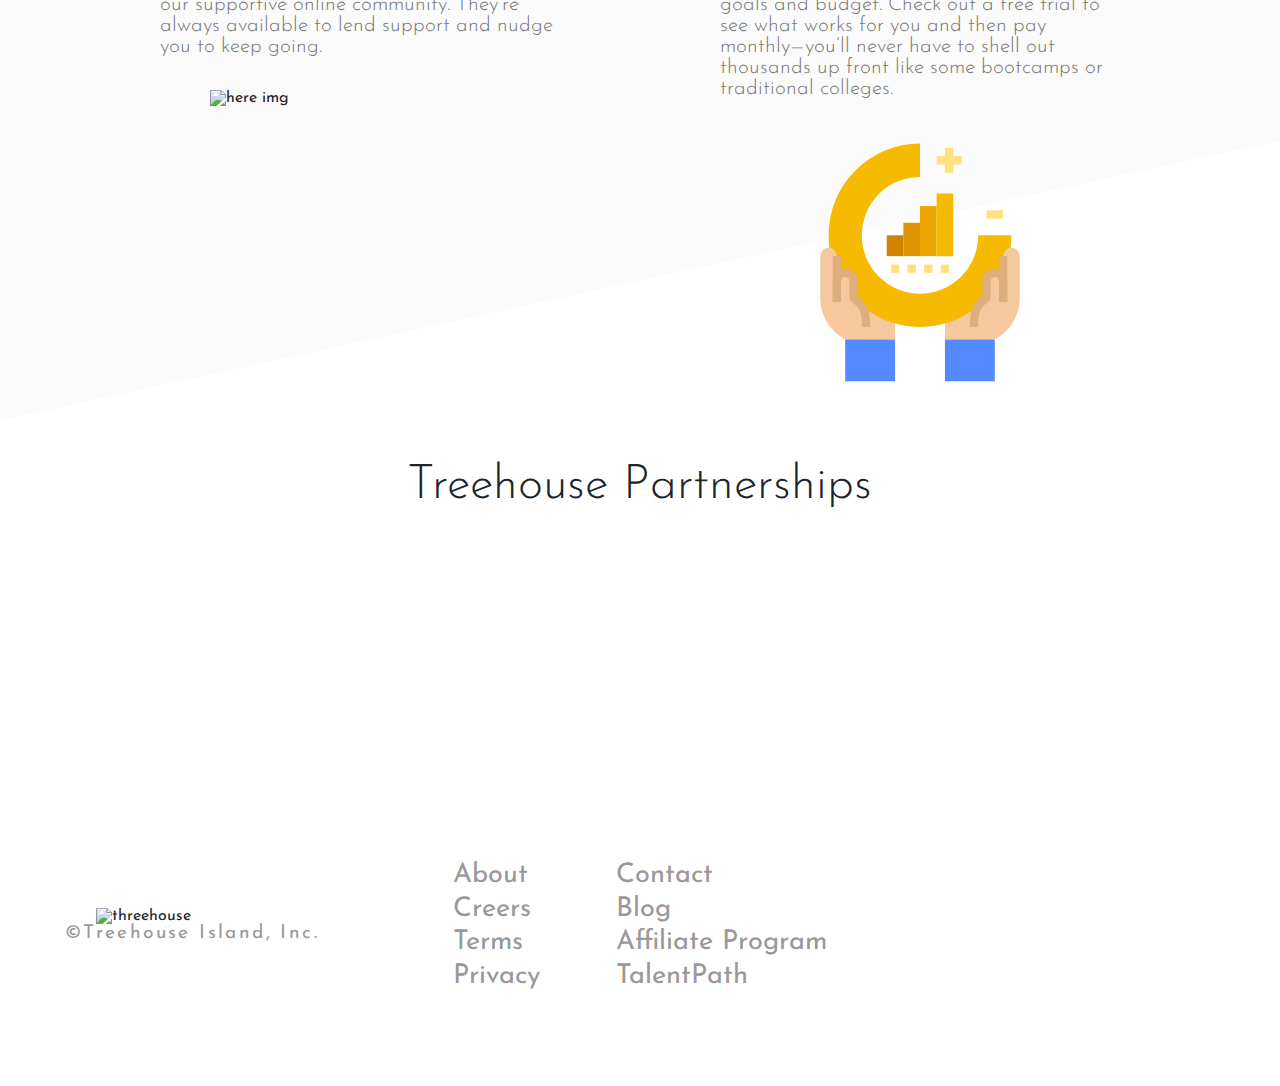
==== commit be87d65f: "make the web combletly responsive  thanks god" ====
--- a/index.html
+++ b/index.html
@@ -10,6 +10,27 @@
     <link href="https://fonts.googleapis.com/css2?family=Josefin+Sans:ital,wght@0,100;0,200;0,300;0,400;0,423;0,500;0,600;0,700;1,100;1,200;1,300;1,400;1,423;1,500;1,600;1,700&display=swap" rel="stylesheet">
 </head>
 <body>
+    <nav id="gui_nav_bar">
+        <div class="wraper-lev">
+            <div class="menu-icon-lev" id="menu-bottun" onclick="burger-menu">
+                <div class="line1-menu"></div>
+                <div class="line2-menu"></div>
+                <div class="line3-menu"></div>
+            </div>
+            <div class="header-logo-lev dsk3">
+                <img src="https://cdn.freelogovectors.net/wp-content/uploads/2016/12/treehouse-logo.png" alt="">
+                <img src="https://webhostingforstudents.com/wp-content/uploads/2014/08/Treehouse-Logo.png" alt="">
+            </div>   
+            <div class="header-list-lev dsk7">  
+                <ul class="gui_nav_ul">
+                    <li class="first-nav-lev"><a href="">Techdegree</a></li>
+                    <li class="first-nav-lev"><a href="">Team</a></li>
+                    <li class="third-nav-lev"><a href="">Sign in</a></li>
+                    <li><a class="gui_nav_bar_trial" href="">Free trial</a></li>
+                </ul>
+            </div>
+        </div>    
+    </nav>
 
 
 
--- a/css/style.css
+++ b/css/style.css
@@ -10,10 +10,75 @@
 .container{
     width: 100%;
 }
+
+#gui_nav_bar{
+    width: 100%;
+    height: 5rem;
+    background-color: rgb(255, 255, 255);
+    box-shadow: black;
+    position: fixed;
+    display: flex;
+    align-items: center;
+
+}
+.wraper-lev{
+    width: 80%;
+    display: flex;
+    justify-content: center;
+    align-items: center;
+    margin: auto;    
+    
+}
+.header-logo-lev img{
+    height: 2.5rem;
+    width: 10rem;
+}
+.header-logo-lev img:nth-child(2){
+    display: none;
+}
+.header-list-lev ul{    
+    display: flex;
+    justify-content: flex-end;
+    align-content: end;
+    align-items: center;
+}
+.gui_nav_ul li{
+    
+    display: flex;
+    justify-content: flex-end;    
+    list-style-type: none;
+    text-align: center;
+    box-sizing: border-box;
+}
+.gui_nav_ul li:nth-child(4){
+    border: 2px solid #75daad;
+    border-radius: .3rem;
+
+}
+.gui_nav_bar_trial{
+    color: #75daad !important;
+    background-color: #fff;
+    transition: all .6s;
+}
+.gui_nav_ul li a{
+    padding: 10px;
+    color: rgb(149, 149, 149);
+    text-decoration: none;
+    font-weight: 500; 
+    transition: all .3s ;
+    outline: none;
+}
+.gui_nav_ul li a:hover{
+    color: #1b262c;
+}
+.gui_nav_bar_trial:hover{
+    background-color: #75daad;
+    color: #fff !important;
+}
 /*styling banner--------------------------------------------------------------------------------------*/
 .banner-lev{
     width: 100%;
-    height: 80vh;
+    height: 88vh;
     background-size: cover;
     background-image:linear-gradient(19deg,rgb(21, 24, 41),rgb(31, 34, 53),rgba(46, 50, 82, 0.7),rgba(46, 50, 82, 0.4), rgba(66, 72, 116, .2)),
     url('../img/blur-close-up-code-computer-546819.jpg');
@@ -28,6 +93,7 @@
     justify-content: space-evenly;
     align-items: center;
     width: 90%;
+    margin-top: 5rem;
 }
 .banner-welcome-lev{
     width: 35%;
@@ -63,6 +129,7 @@
 }
 .form-banner-lev{
     display: flex;
+    height: 30rem;
     flex-direction: column;
     width: 40%;
     box-sizing: border-box;
@@ -180,7 +247,7 @@
     margin:auto;
 }
 .video-banner{
-    margin: 2rem 1.5rem ;
+    margin: 9rem 1.5rem ;
     display: flex;
     justify-content: center;
     height: 100%;
@@ -208,6 +275,10 @@
 @media screen and (max-width:960px){
     .video-banner , .second-paragraph{
         flex-direction: column;
+        margin: .5rem auto !important;
+    }
+    .video-banner video{
+        height: 55vh;
     }
     .valuable-img , .supportive-img{
         width: 300px;
@@ -227,6 +298,30 @@
     .partner-img-container{
         height: 50rem !important;
         flex-direction: column;
+    }
+    /****** nav bar ********/
+    .header-logo-lev img:nth-child(1){
+        display: none;
+    }
+    .header-logo-lev img:nth-child(2){
+
+    display:inline-block ;
+    width: 2.5rem;
+    }
+    .first-nav-lev{
+        display: none !important;
+    }
+    .wraper-lev{
+        justify-content: space-between;
+    }
+    .line1-menu , .line2-menu , .line3-menu{
+        width: 2rem;
+        height: .1rem;
+        background-color: #777;
+        margin-bottom: .6rem;
+    }
+    .menu-icon-lev{
+        cursor: pointer;
     }
 
 }
@@ -358,19 +453,21 @@
     html{
         font-size: 13px;
     }
-    .banner-container-lev{
+    .banner-lev .banner-container-lev{
         display: flex;
         flex-direction: column;
         justify-content: center;
         align-items: center;
         flex-wrap: wrap;
         width: 100%;
+        margin: 8rem auto;
 
     }
     .banner-lev{
         flex-wrap: wrap;
-        height: 60rem;
+        height: 80rem;
         box-sizing: border-box;
+        justify-content: space-between;
     }
     .banner-welcome-lev{
         width: 80%;
@@ -481,6 +578,11 @@
         display : none;
     }
 }
+@media screen and (max-width:680px){
+    .gui_nav_ul .third-nav-lev{
+        display: none;
+    }
+}
 
 /** media query ***********************************************************/
 
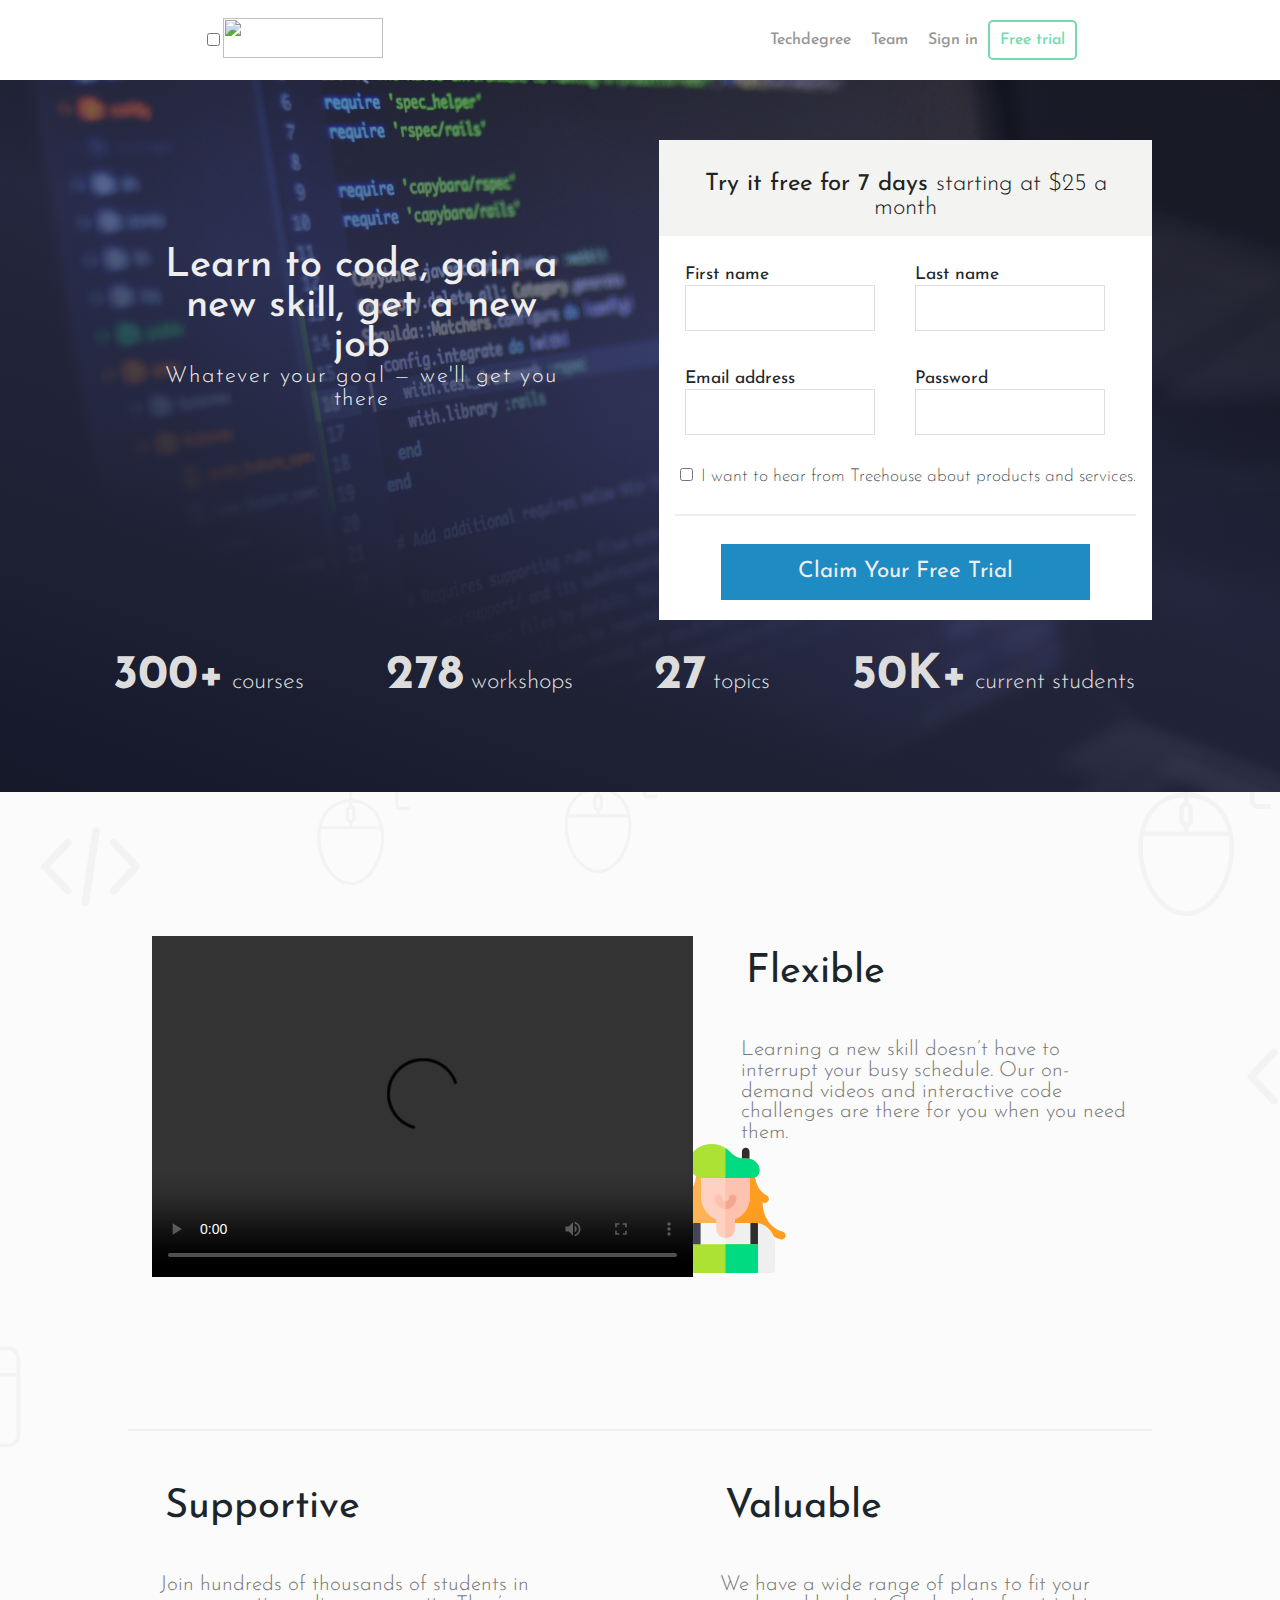
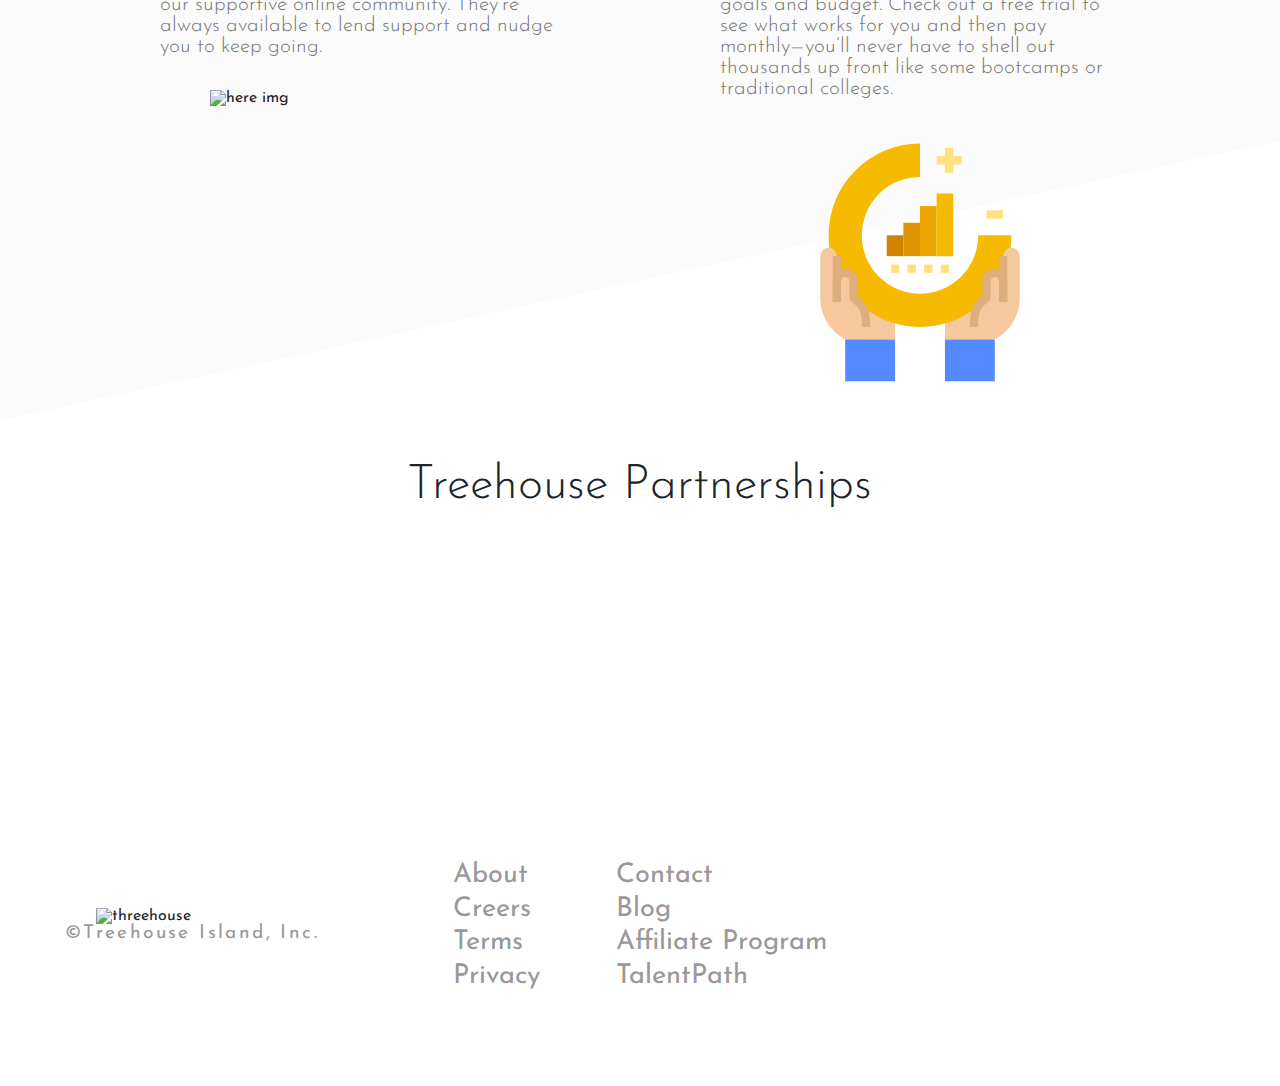
==== commit 4ba526b3: "sending file to my colleage" ====
--- a/index.html
+++ b/index.html
@@ -9,31 +9,49 @@
     <script src="https://kit.fontawesome.com/1c8d8e89d7.js" crossorigin="anonymous"></script>
     <link href="https://fonts.googleapis.com/css2?family=Josefin+Sans:ital,wght@0,100;0,200;0,300;0,400;0,423;0,500;0,600;0,700;1,100;1,200;1,300;1,400;1,423;1,500;1,600;1,700&display=swap" rel="stylesheet">
 </head>
+
+
+
+
+
 <body>
+
+
+    <!--start navbar--->
     <nav id="gui_nav_bar">
+        <!-- container of nav-->
         <div class="wraper-lev">
-            <div class="menu-icon-lev" id="menu-bottun" onclick="burger-menu">
+            <!--menu toggle-->
+            <div class="menu-icon-lev" id="menu-bottun" onclick ="burger-menu()">
+                <input type="checkbox" />
                 <div class="line1-menu"></div>
                 <div class="line2-menu"></div>
                 <div class="line3-menu"></div>
             </div>
+            <!--end menu toggle-->
+            <!-- page logo-->
             <div class="header-logo-lev dsk3">
                 <img src="https://cdn.freelogovectors.net/wp-content/uploads/2016/12/treehouse-logo.png" alt="">
                 <img src="https://webhostingforstudents.com/wp-content/uploads/2014/08/Treehouse-Logo.png" alt="">
             </div>   
-            <div class="header-list-lev dsk7">  
-                <ul class="gui_nav_ul">
+            <!--end page logo-->
+            <!-- navigation lists-->
+            <div class="header-list-lev dsk7 ">  
+                <ul id="menu" class="gui_nav_ul">
                     <li class="first-nav-lev"><a href="">Techdegree</a></li>
                     <li class="first-nav-lev"><a href="">Team</a></li>
                     <li class="third-nav-lev"><a href="">Sign in</a></li>
+                </ul>
+                <ul>
                     <li><a class="gui_nav_bar_trial" href="">Free trial</a></li>
                 </ul>
             </div>
-        </div>    
+            <!-- end navigation list-->
+        </div>
+        <!--end container of nav-->    
     </nav>
-
-
-
+    <!--end of nav-->
+    <!---->
     <section class="banner-lev">
         <div class="banner-container-lev">
             <div class="banner-welcome-lev">
@@ -81,21 +99,24 @@
             <p><span class="banner-span-lev">50K+</span> current students</p>
         </div>
     </section>
-    <div class=" container  background-img">
-        <section class="main container">
-        <div class="container video-banner">
-            <video class="dsk7  mob12" src="https://videos.teamtreehouse.com/videos/hptest-product-overview-720p.webm?token=5e6a675e_596e4231e8c9aa7b53e1aabd5dea6e655845a7aa" autoplay></video>
+    <!---->
+    <!---->
+    <section class=" container  main-section">
+        <div class="main container">
+            <div class="container video-banner">
+            <video class="dsk7  mob12" src="https://videos.teamtreehouse.com/videos/hptest-product-overview-720p.webm?token=5e6a675e_596e4231e8c9aa7b53e1aabd5dea6e655845a7aa" controls >
+            </video>
             <div class="dsk5 mob12 flexible-head">
                 <h3 class="flexible-heading">Flexible</h3>
                 <p class="flexible-paragraph">Learning a new skill doesn’t have to interrupt your busy schedule. Our on-demand videos and interactive code challenges are there for you when you need them.</p>
                 <div class="svg-img">
                 <img class=" dsk4 mob0 flexible-img" src="/img/designer.svg" alt="svg file"></svg>
-            </div>
-            </div>
-        </div>    
-        <hr>
-
-        <div class="second-paragraph dsk12 mob12">
+                </div>
+            </div>
+            </div>    
+            <hr>
+
+            <div class="second-paragraph dsk12 mob12">
             <div class="supportive dsk5 mob12">
                 <h3 class="supportive-heading">Supportive</h3>
                 <p class="supportive-paragraph">Join hundreds of thousands of students in our supportive online community. They’re always available to lend support and nudge you to keep going.</p>
@@ -120,11 +141,10 @@
         </div>
         
         
-        </section>    
     </div>    
-
-
-
+    </section>
+    <!---->
+    <!---->
     <footer>
     <!--footer part 1 -->
         <div class="part1">
@@ -139,16 +159,16 @@
     <!--footer part 2-->
         <div class="part2">
             <ul class="footer-lists">
-                <li class="footer-lists-items"><a href="#" class="footer-lists-links">About</a></li>
-                <li class="footer-lists-items"><a href="#" class="footer-lists-links">Creers</a></li>
-                <li class="footer-lists-items"><a href="#" class="footer-lists-links">Terms</a></li>
-                <li class="footer-lists-items"><a href="#" class="footer-lists-links">Privacy</a></li>
+                <li class="footer-lists-items"><a href="https://teamtreehouse.com/about" class="footer-lists-links">About</a></li>
+                <li class="footer-lists-items"><a href="https://teamtreehouse.com/jobs" class="footer-lists-links">Creers</a></li>
+                <li class="footer-lists-items"><a href="https://teamtreehouse.com/terms" class="footer-lists-links">Terms</a></li>
+                <li class="footer-lists-items"><a href="https://teamtreehouse.com/privacy" class="footer-lists-links">Privacy</a></li>
             </ul>
             <ul class="footer-lists">
-                <li class="footer-lists-items"><a href="#" class="footer-lists-links">Contact</a></li>
-                <li class="footer-lists-items"><a href="#" class="footer-lists-links">Blog</a></li>
-                <li class="footer-lists-items"><a href="#" class="footer-lists-links">Affiliate Program</a></li>
-                <li class="footer-lists-items"><a href="#" class="footer-lists-links">TalentPath</a></li>
+                <li class="footer-lists-items"><a href="https://teamtreehouse.com/support" class="footer-lists-links">Contact</a></li>
+                <li class="footer-lists-items"><a href="https://blog.teamtreehouse.com/?_ga=2.61778218.762863192.1583781198-645364046.1583781198" class="footer-lists-links">Blog</a></li>
+                <li class="footer-lists-items"><a href="https://teamtreehouse.com/affiliate-program" class="footer-lists-links">Affiliate Program</a></li>
+                <li class="footer-lists-items"><a href="https://join.teamtreehouse.com/talentpath/?_ga=2.61778218.762863192.1583781198-645364046.1583781198" class="footer-lists-links">TalentPath</a></li>
             </ul>
         </div>
         <!--end of footer part 2-->
@@ -166,7 +186,17 @@
 
 
     </footer>
-
+    <!---->
+
+    <script>
+
+        function burger-men() {
+            var menu_mob = document.getElementById("menu")
+            if(click)
+
+        }
+
+    </script>
 
 
 </body>
--- a/css/style.css
+++ b/css/style.css
@@ -1,3 +1,8 @@
+/***************************************
+*****************Genral Setting **********************
+***************************************/
+
+
 body{
     padding: 0%;
     margin: 0%;
@@ -11,6 +16,12 @@
     width: 100%;
 }
 
+
+
+/***************************************
+*****************Nav bar **********************
+***************************************/
+
 #gui_nav_bar{
     width: 100%;
     height: 5rem;
@@ -36,13 +47,18 @@
 .header-logo-lev img:nth-child(2){
     display: none;
 }
+.header-list-lev{
+    display: flex;
+    justify-content: flex-end;
+
+}
 .header-list-lev ul{    
     display: flex;
     justify-content: flex-end;
     align-content: end;
     align-items: center;
 }
-.gui_nav_ul li{
+.header-list-lev li{
     
     display: flex;
     justify-content: flex-end;    
@@ -50,7 +66,7 @@
     text-align: center;
     box-sizing: border-box;
 }
-.gui_nav_ul li:nth-child(4){
+.gui_nav_bar_trial{
     border: 2px solid #75daad;
     border-radius: .3rem;
 
@@ -60,7 +76,7 @@
     background-color: #fff;
     transition: all .6s;
 }
-.gui_nav_ul li a{
+.header-list-lev li a {
     padding: 10px;
     color: rgb(149, 149, 149);
     text-decoration: none;
@@ -75,13 +91,24 @@
     background-color: #75daad;
     color: #fff !important;
 }
-/*styling banner--------------------------------------------------------------------------------------*/
+
+
+
+/***************************************
+*****************Banner section **********************
+***************************************/
+
+
+
+
+
+
 .banner-lev{
+    /*section background*/
     width: 100%;
     height: 88vh;
     background-size: cover;
-    background-image:linear-gradient(19deg,rgb(21, 24, 41),rgb(31, 34, 53),rgba(46, 50, 82, 0.7),rgba(46, 50, 82, 0.4), rgba(66, 72, 116, .2)),
-    url('../img/blur-close-up-code-computer-546819.jpg');
+    background-image:linear-gradient(19deg,rgb(21, 24, 41),rgb(31, 34, 53),rgba(46, 50, 82, 0.7),rgba(46, 50, 82, 0.4), rgba(66, 72, 116, .2)),url('../img/blur-close-up-code-computer-546819.jpg');
     display: flex;
     flex-direction: column;
     justify-content: center;
@@ -95,6 +122,9 @@
     width: 90%;
     margin-top: 5rem;
 }
+
+
+/*welcome text*/
 .banner-welcome-lev{
     width: 35%;
     height: 60%;
@@ -116,7 +146,7 @@
 
 
 
-
+/*form */
 .free-trail-lev{
     width: 100%;
     height: 30rem;
@@ -140,7 +170,6 @@
     height: 4rem;
     background-color: #f3f3f1;
     padding: 1rem;
-    
 }
 .form-header-lev h3{
     margin: 1rem auto;
@@ -182,9 +211,6 @@
  .dev-label-lev{
     font-weight: 200;
 }
-
-
-
 hr{
     width: 100%;
     height: 1.8px;
@@ -192,10 +218,6 @@
     color: #999;
     border: none;
 }
-
-
-
-
 input[type="button"] {
     width: 80%;
     height: 3.5rem;
@@ -210,6 +232,9 @@
 input[type="button"]:hover{
     background-color: rgb(18, 100, 141);
 }
+
+
+/*styling baragraph of numbers*/
 .math-banner-lev{
     color: #ddd;
     display: flex;
@@ -228,7 +253,22 @@
     font-size: 3rem;
 }
 
-.background-img{
+
+
+
+
+
+
+/***************************************
+****************styling main section***********************
+*****************************************/
+
+
+
+
+
+
+.main-section{
     background: url(../img/Untitled\ design.png) no-repeat;
     background-size: cover;
     background-position: center;
@@ -251,6 +291,10 @@
     display: flex;
     justify-content: center;
     height: 100%;
+}
+video{
+    border: none;
+    outline: none;
 }
 .flexible-head{
     display: flex;
@@ -271,62 +315,6 @@
 .flexible-img{
     margin-left: -5rem;
 }
-
-@media screen and (max-width:960px){
-    .video-banner , .second-paragraph{
-        flex-direction: column;
-        margin: .5rem auto !important;
-    }
-    .video-banner video{
-        height: 55vh;
-    }
-    .valuable-img , .supportive-img{
-        width: 300px;
-        text-align: center;
-    }
-    .flexible-head {
-        margin: 2rem auto;
-    }
-    .supportive , .valuable{
-        height: 50rem;
-        margin: 1rem auto;
-        
-    }
-    .partner-img-container img{
-        width: 250px;
-    }
-    .partner-img-container{
-        height: 50rem !important;
-        flex-direction: column;
-    }
-    /****** nav bar ********/
-    .header-logo-lev img:nth-child(1){
-        display: none;
-    }
-    .header-logo-lev img:nth-child(2){
-
-    display:inline-block ;
-    width: 2.5rem;
-    }
-    .first-nav-lev{
-        display: none !important;
-    }
-    .wraper-lev{
-        justify-content: space-between;
-    }
-    .line1-menu , .line2-menu , .line3-menu{
-        width: 2rem;
-        height: .1rem;
-        background-color: #777;
-        margin-bottom: .6rem;
-    }
-    .menu-icon-lev{
-        cursor: pointer;
-    }
-
-}
-
-
 .second-paragraph{
     display: flex;
     justify-content: space-between;
@@ -364,7 +352,16 @@
 
 
 
-/***styaling footer---------------------------------------------*/
+
+
+/************************************************
+*************** styling Footer***************************
+***********************************************/
+
+
+
+
+
 footer{
     background-color: #fff;
     width: 100%;
@@ -394,7 +391,7 @@
 }
 
 
-/*footer part 2--------------------------------------------------------------------*/
+                  /*footer part 2--------*/
 .part2{
     display: flex;
     justify-content: space-evenly;
@@ -421,9 +418,8 @@
 .footer-lists-items a:hover{
     color: #222;
 }
-/*end of footer part 2------------------------------------------------*/
-/*footer  part 3-------------------------------------------------------------------*/
-
+         /*end of footer part 2-----*/
+        /*footer  part 3------*/
 
 .part3 {
     display: flex;
@@ -442,13 +438,15 @@
 .social-list li a:hover{ 
     color: rgb(14, 146, 10);
 }
-/*end of footer part 3------------------------------------------------------------------------------------*/
-
-
-
-
-
-/** media query ***********************************************************/
+          /*end of footer part 3------*/
+
+
+
+
+
+/*****************************************
+************************** media query ****************
+ *******************************************/
 @media screen and (max-width:960px){
     html{
         font-size: 13px;
@@ -538,7 +536,6 @@
         
     }
 }
-
 @media screen and (max-width: 660px){
 
     .mob0{ display: none; }
@@ -555,7 +552,6 @@
     .mob11{ width: 91.66%; box-sizing: border-box; }
     .mob12{ width: 100%; box-sizing: border-box; }
 }
-
 @media screen and (min-width: 960px){
 
     .dsk0{ display: none; }
@@ -578,16 +574,136 @@
         display : none;
     }
 }
-@media screen and (max-width:680px){
-    .gui_nav_ul .third-nav-lev{
+@media screen and (max-width:960px){
+    .video-banner , .second-paragraph{
+        flex-direction: column;
+        margin: .5rem auto !important;
+    }
+    .video-banner video{
+        height: 55vh;
+    }
+    .valuable-img , .supportive-img{
+        width: 300px;
+        text-align: center;
+    }
+    .flexible-head {
+        margin: 2rem auto;
+    }
+    .supportive , .valuable{
+        height: 50rem;
+        margin: 1rem auto;
+        
+    }
+    .partner-img-container img{
+        width: 250px;
+    }
+    .partner-img-container{
+        height: 50rem !important;
+        flex-direction: column;
+    }
+    /****** nav bar ********/
+    .header-logo-lev img:nth-child(1){
         display: none;
     }
-}
-
-/** media query ***********************************************************/
-
-
-
-
-
-    /*----------------------------------------------------*/
+    .header-logo-lev img:nth-child(2){
+
+    display:inline-block ;
+    width: 2.5rem;
+    }
+   
+    .wraper-lev{
+        justify-content: space-between;
+    }
+    .menu-icon-lev input
+        {
+        display: flex;
+        width: 40px;
+        height: 32px;
+        position: absolute;
+        cursor: pointer;
+        opacity: 0;
+        z-index: 2;
+        }
+    .line1-menu , .line2-menu , .line3-menu{
+        display: flex;
+        width: 29px;
+        height: 2px;
+        margin-bottom: 5px;
+        position: relative;
+        background: #111111;
+        border-radius: 3px;
+        z-index: 1;
+        transform-origin: 5px 0px;
+        transition: transform 0.5s cubic-bezier(0.77,0.2,0.05,1.0),
+              background 0.5s cubic-bezier(0.77,0.2,0.05,1.0),
+              opacity 0.55s ease;
+    }
+/*
+    .line1-menu
+    {
+        transform-origin: 0% 0%;
+    }
+
+    .line3-menu
+    {
+        transform-origin: 0% 100%;
+    }
+
+    .menu-icon-lev input:checked ~ div
+    {
+        opacity: 1;
+        transform: rotate(45deg) translate(-3px, -1px);
+        background: #36383F;
+    }
+    .menu-icon-lev input:checked ~ .line2-menu
+    {
+        opacity: 0;
+        transform: rotate(0deg) scale(0.2, 0.2);
+    }
+
+    .menu-icon-lev input:checked ~ .line3-menu
+    {
+        transform: rotate(-45deg) translate(0, -1px);
+    }*/
+    .menu-icon-lev{
+        display: flex;
+        flex-direction: column;
+
+    }
+    .menu-icon-lev input:checked ~ .gui_nav_ul{
+           
+        top: 2rem;
+    
+    }
+   
+        .gui_nav_ul{
+            flex-direction: column;
+            position: absolute;
+            top: -9rem;
+            right: -.1rem;
+            z-index: 1;
+            width: 100%;
+            background-color: #fff;
+
+        }
+        input:checked[type="checkbox"].gui_nav_ul
+
+        {
+          top: 2rem;
+        }
+        .menu-icon-lev input:checked ~ ul
+        {
+        transform: none;
+        }
+            /***** menuburger******/
+}
+
+/************************************
+*********************media query****************
+*******************************************/
+
+
+
+
+
+    /*------------------------The End----------------------------*/
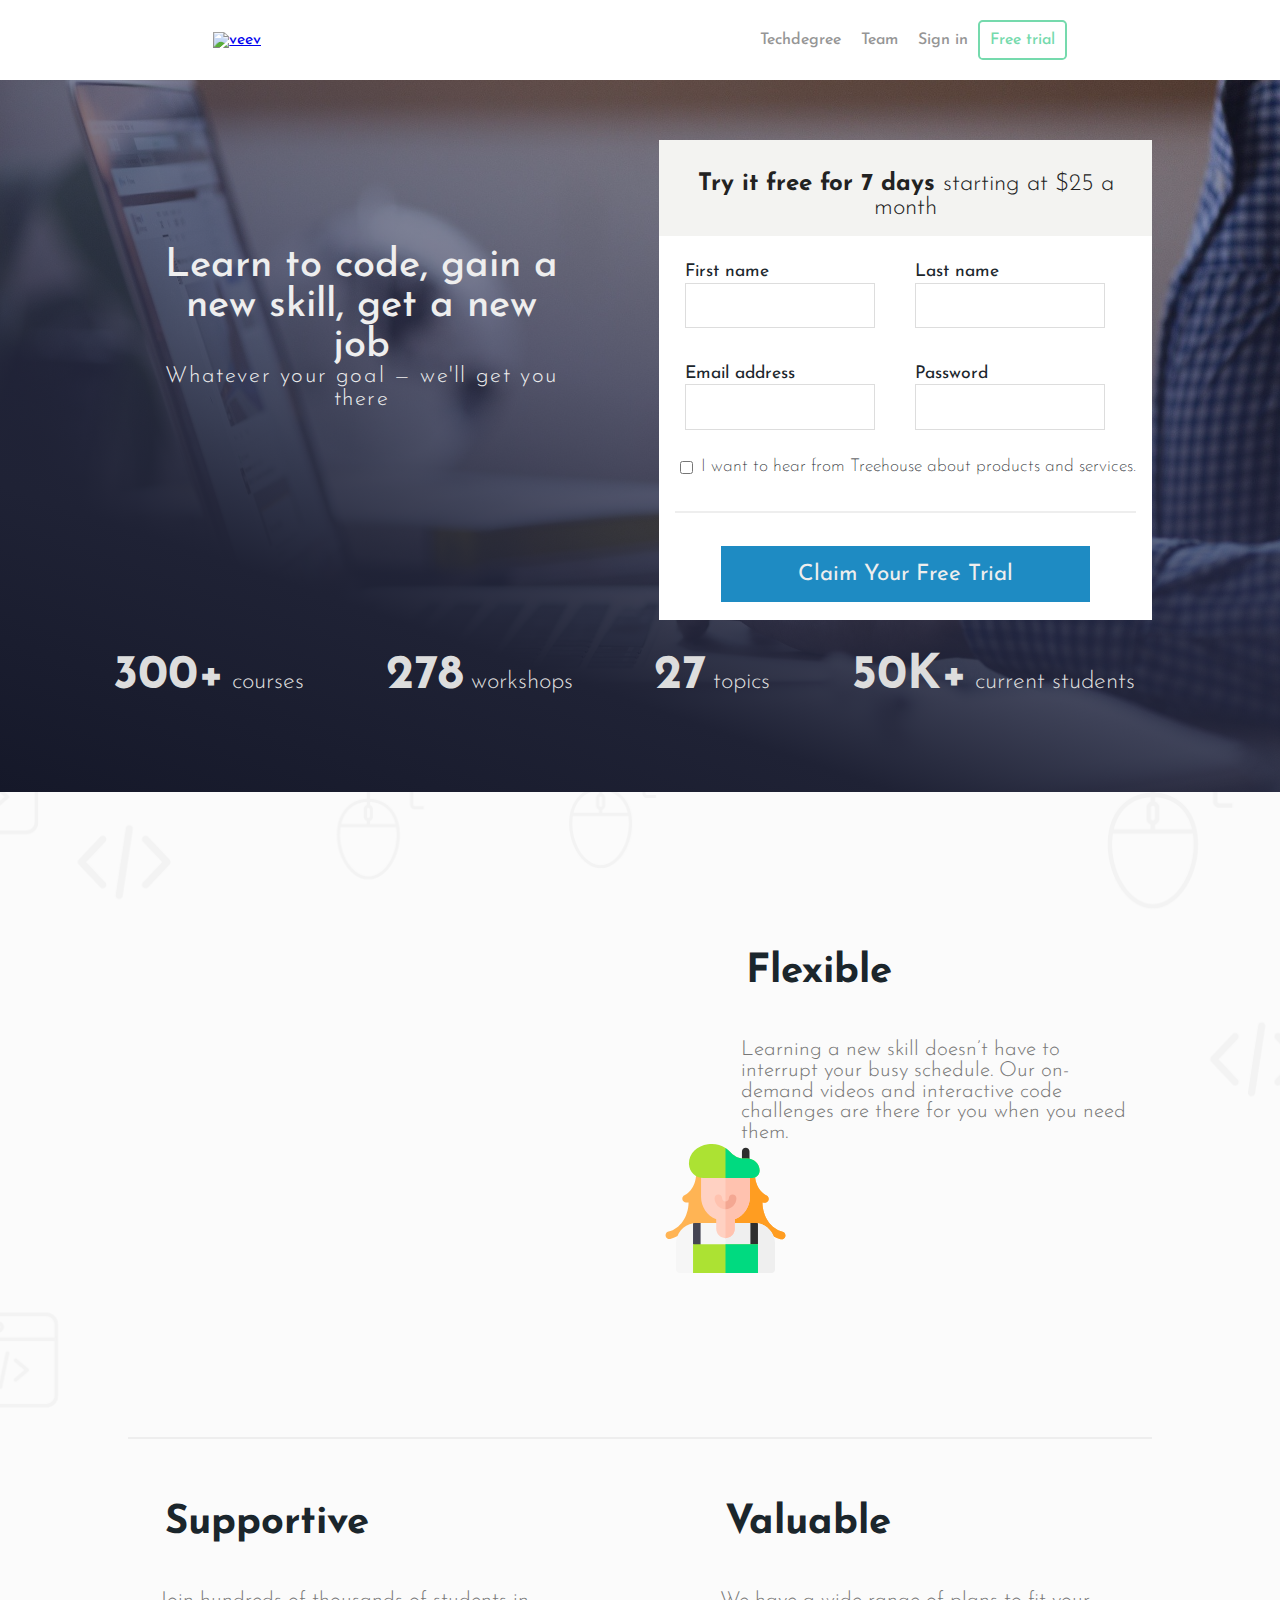
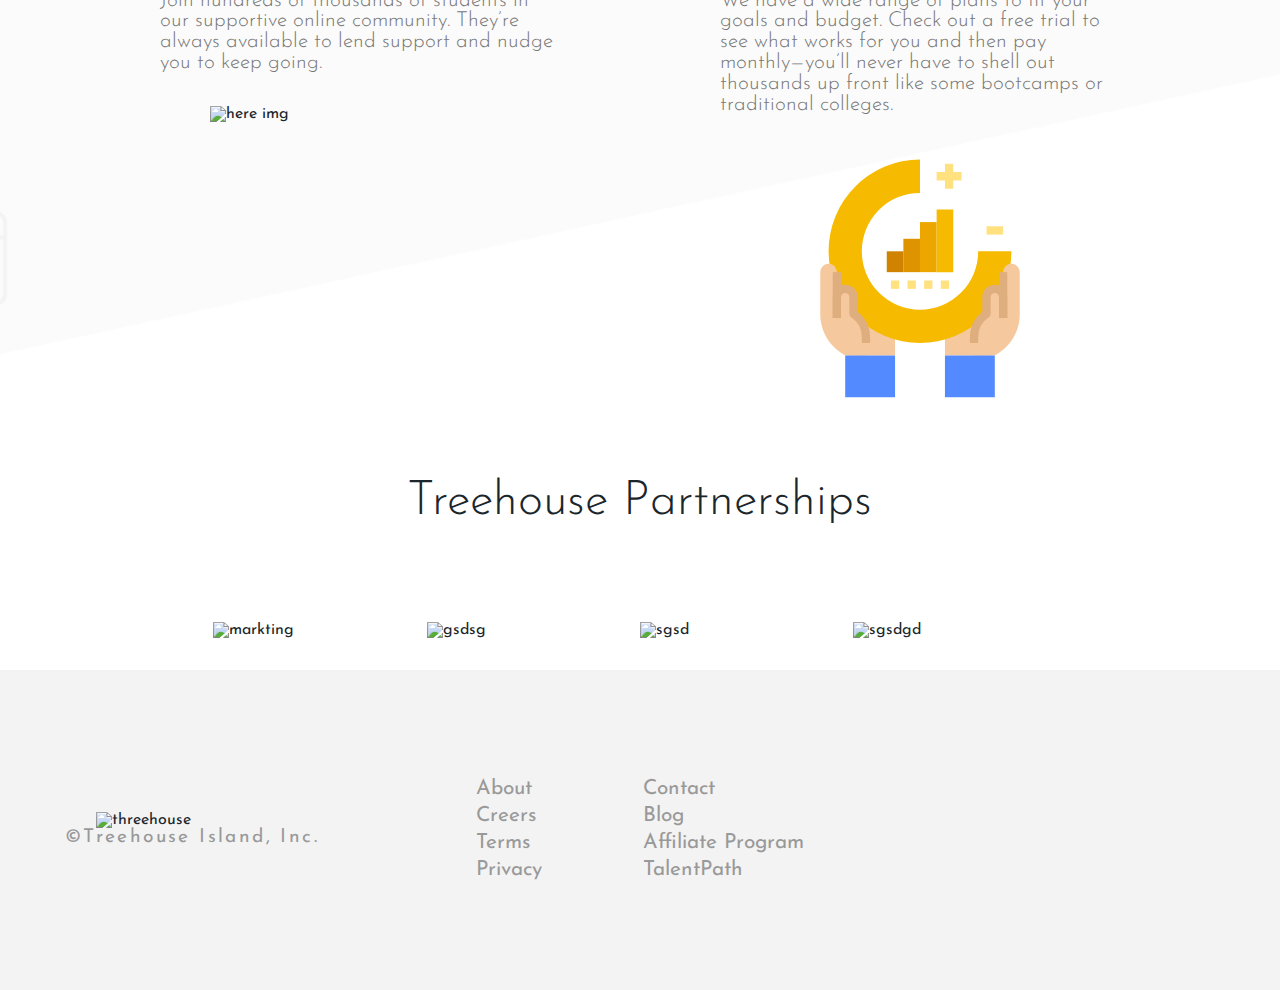
==== commit a7edc45b: "final" ====
--- a/index.html
+++ b/index.html
@@ -16,14 +16,14 @@
 
 <body>
 
-
-    <!--start navbar--->
+    
+    <!--start navbar-->
     <nav id="gui_nav_bar">
         <!-- container of nav-->
         <div class="wraper-lev">
             <!--menu toggle-->
-            <div class="menu-icon-lev" id="menu-bottun" onclick ="burger-menu()">
-                <input type="checkbox" />
+            <div class="menu-icon-lev" id="toggleMenuButton" onclick ="burger-menu">
+                <!--<input type="checkbox" />-->
                 <div class="line1-menu"></div>
                 <div class="line2-menu"></div>
                 <div class="line3-menu"></div>
@@ -31,16 +31,16 @@
             <!--end menu toggle-->
             <!-- page logo-->
             <div class="header-logo-lev dsk3">
-                <img src="https://cdn.freelogovectors.net/wp-content/uploads/2016/12/treehouse-logo.png" alt="">
-                <img src="https://webhostingforstudents.com/wp-content/uploads/2014/08/Treehouse-Logo.png" alt="">
+                <a class="dsk-logo" href="index.html"><img src="https://cdn.freelogovectors.net/wp-content/uploads/2016/12/treehouse-logo.png" alt="veev"></a>
+                <a class="mob-logo" href="index.html"><img src="https://webhostingforstudents.com/wp-content/uploads/2014/08/Treehouse-Logo.png" alt="tgvev"></a>
             </div>   
             <!--end page logo-->
             <!-- navigation lists-->
             <div class="header-list-lev dsk7 ">  
                 <ul id="menu" class="gui_nav_ul">
-                    <li class="first-nav-lev"><a href="">Techdegree</a></li>
-                    <li class="first-nav-lev"><a href="">Team</a></li>
-                    <li class="third-nav-lev"><a href="">Sign in</a></li>
+                    <li class="first-nav-lev"><a href="https://teamtreehouse.com/techdegree">Techdegree</a></li>
+                    <li class="first-nav-lev"><a href="team.index">Team</a></li>
+                    <li class="third-nav-lev"><a href="signin.html">Sign in</a></li>
                 </ul>
                 <ul>
                     <li><a class="gui_nav_bar_trial" href="">Free trial</a></li>
@@ -59,37 +59,37 @@
                 <p class="welcome-paragraph-lev">Whatever your goal — we'll get you there</p>
             </div>
             <div class="form-banner-lev">
-                <header class="form-header-lev"><h3>Try it free for 7 days <span class="font-wigth-lev"> starting at $25 a month</span></h3></header>
+                <header class="form-header-lev">
+                    <h3>Try it free for 7 days <span class="font-wigth-lev"> starting at $25 a month</span></h3>
+                </header>
                 <form action="H.php" class="free-trail-lev">
-                <div class="first-line-lev">
-                    <div>
-                        <label for="fname">First name</label>
-                        <input type="text" id="fname" name="fname" >
+                    <div class="first-line-lev">
+                        <div>
+                            <label for="fname">First name</label>
+                            <input type="text" id="fname" name="fname" >
+                        </div>
+                        <div>
+                            <label for="lname">Last name</label>
+                            <input type="text" id="lname" name="lname">
+                        </div>
+                    </div>
+                    <div  class="second-line-lev">
+                        <div>
+                            <label for="email">Email address</label>
+                            <input type="text" id="email" name="email">
+                        </div>
+                        <div> 
+                            <label for="Password">Password</label>
+                            <input type="password" id="Password" name="password">
+                        </div>
                     </div>
                     <div>
-                        <label for="lname">Last name</label>
-                        <input type="text" id="lname" name="lname">
+                        <input type="checkbox" id="check">
+                        <label for="check"><span  class="dev-label-lev"> I want to hear from Treehouse about products and services.</span></label>
                     </div>
-                </div>
-                <div  class="second-line-lev">
-                    <div>
-                        <label for="email">Email address</label>
-                        <input type="text" id="email" name="email">
-                    </div>
-                    <div> 
-                        <label for="Password">Password</label>
-                        <input type="password" id="Password" name="password">
-                    </div>
-                </div>
-
-                <div>
-                    <input type="checkbox" id="check">
-                    <label for="check"><span  class="dev-label-lev"> I want to hear from Treehouse about products and services.</span></label>
-                    
-                </div>
-                <hr>
-                <input type="button" value="Claim Your Free Trial">
-            </form>
+                    <hr>
+                    <input type="button" value="Claim Your Free Trial">
+                </form>
             </div>
         </div>
         <div class="math-banner-lev">
@@ -104,18 +104,17 @@
     <section class=" container  main-section">
         <div class="main container">
             <div class="container video-banner">
-            <video class="dsk7  mob12" src="https://videos.teamtreehouse.com/videos/hptest-product-overview-720p.webm?token=5e6a675e_596e4231e8c9aa7b53e1aabd5dea6e655845a7aa" controls >
+            <video class="dsk7  mob12" src="https://videos.teamtreehouse.com/videos/hptest-product-overview-720p.webm?token=5e6d3a1f_b5db0c1dbdedca40c60d9a2ad2c604eb6d9e5334" autoplay >
             </video>
             <div class="dsk5 mob12 flexible-head">
                 <h3 class="flexible-heading">Flexible</h3>
                 <p class="flexible-paragraph">Learning a new skill doesn’t have to interrupt your busy schedule. Our on-demand videos and interactive code challenges are there for you when you need them.</p>
                 <div class="svg-img">
-                <img class=" dsk4 mob0 flexible-img" src="/img/designer.svg" alt="svg file"></svg>
+                <img class=" dsk4 mob0 flexible-img" src="/img/designer.svg" alt="svg file">
                 </div>
             </div>
             </div>    
             <hr>
-
             <div class="second-paragraph dsk12 mob12">
             <div class="supportive dsk5 mob12">
                 <h3 class="supportive-heading">Supportive</h3>
@@ -127,21 +126,17 @@
                 <p class="valuable-paragraph">We have a wide range of plans to fit your goals and budget. Check out a free trial to see what works for you and then pay monthly—you’ll never have to shell out thousands up front like some bootcamps or traditional colleges.</p>
                 <img class="valuable-img dsk8" src="img/value.svg" alt="valuable">
             </div>
-        </div>
-
-
-        <div class="treehouse-partner dsk10 mob10">
-            <h3 class=partner-heading>Treehouse Partnerships</h3>
-            <div class="partner-img-container container">
-                <img class="dsk3 " src="https://static.teamtreehouse.com/assets/views/marketing/home/google-developers-364d3753836b8c4c5ff9dfecdfa626e9f6fbde1770d072a21c57c0a5a1de3637.png" alt="" class="partnerimg">
-                <img class="dsk3 " src="https://1.cms.s81c.com/sites/default/files/2018-11-15/Avatar_IBM_Watson_1000x325.jpg" alt="" class="partnerimg">
-                <img class="dsk3 " src="https://upload.wikimedia.org/wikipedia/commons/thumb/4/4a/Amazon_Alexa_logo.svg/1280px-Amazon_Alexa_logo.svg.png" alt="" class="partnerimg">
-                <img class="dsk3 " src="https://lh3.googleusercontent.com/proxy/9JxlcfePLAX3oIO7-l41FiI0A5r_zLpeM0jgrW6IaLy9RQlo7alYY_jtX9-1N_BOgj6ePheN15jFYFI2rejWfnyGarv-cN0vrY7Yi5Ru1XHp_Zr9xHHXKHCJrjpnaLfR9rLxdtM0EIsDAy1ZUOnWew" alt="" class="partnerimg">
-            </div>
-        </div>
-        
-        
-    </div>    
+            </div>
+            <div class="treehouse-partner dsk10 mob10">
+                <h3 class=partner-heading>Treehouse Partnerships</h3>
+                <div class="partner-img-container container">
+                    <img class="dsk3 partnerimg" alt="markting" src="https://static.teamtreehouse.com/assets/views/marketing/home/google-developers-364d3753836b8c4c5ff9dfecdfa626e9f6fbde1770d072a21c57c0a5a1de3637.png" >
+                    <img class="dsk3 partnerimg " src="https://1.cms.s81c.com/sites/default/files/2018-11-15/Avatar_IBM_Watson_1000x325.jpg" alt="gsdsg">
+                    <img class="dsk3 partnerimg " src="https://upload.wikimedia.org/wikipedia/commons/thumb/4/4a/Amazon_Alexa_logo.svg/1280px-Amazon_Alexa_logo.svg.png" alt="sgsd" >
+                    <img class="dsk3 partnerimg " src="https://lh3.googleusercontent.com/proxy/i4R0X3BlgviYjVHUXwKx2OcoJGEAic8MiHTrEHos5tmN9xlu36dVnTcBNaJKDrJUpZVpMd3eMnjdeI27pF9oBOfPahhUm9js7TNf2-Eh843zMaUvGobod4_xMWl0TDBF_JBPlH8CoYaUioU82EaXXg" alt="sgsdgd">
+                </div>
+            </div>
+        </div>    
     </section>
     <!---->
     <!---->
@@ -190,12 +185,34 @@
 
     <script>
 
-        function burger-men() {
-            var menu_mob = document.getElementById("menu")
-            if(click)
-
-        }
-
+            function burgerMenu() {
+                var menu = document.getElementById("menu");
+                if (menu.style.opacity == 0) {
+                    menu.style.opacity = 1;
+                } else {
+                    menu.style.opacity = 0;
+                }
+            }
+
+       
+        /*function closeMenu{
+            var menu = document.getElementById("menu");
+            menu.style.opacity = O;
+
+        }*/
+
+        //we gonna catch the selected element (aka menu);
+        // by using some javascript methods :)
+        // 'n we store it into a variable called toggleMenuButton'
+        var btn = document.getElementById("toggleMenuButton");
+
+// then, we add some event listeners on it (in order to catch user events like "click")
+// when we click on the selected button, it' s gonna call the burgermenu function, that's what we call a "callback function".
+        
+        btn.addEventListener("click", burgerMenu);
+        //btn.addEventListener("click", closeMenu)
+        //btn.removeEventListener("click", burgerMenu);
+        
     </script>
 
 
--- a/css/style.css
+++ b/css/style.css
@@ -1,109 +1,102 @@
-/***************************************
-*****************Genral Setting **********************
-***************************************/
-
-
-body{
-    padding: 0%;
-    margin: 0%;
+    
+    
+    
+    /********************Genral Setting ************************************************************/
+
+
+    body{
     font-family: "josefin sans", sans-serif;
     color: #1b262c;
-}
-h1{
+    }
+    h1{
     margin: 0em;
-}
-.container{
-    width: 100%;
-}
-
-
-
-/***************************************
-*****************Nav bar **********************
-***************************************/
-
-#gui_nav_bar{
-    width: 100%;
-    height: 5rem;
-    background-color: rgb(255, 255, 255);
-    box-shadow: black;
-    position: fixed;
-    display: flex;
-    align-items: center;
-
-}
-.wraper-lev{
+    }
+    .container{
+    width: 100%;
+    }
+
+
+
+    /********************Nav bar ************************************************************/
+    .wraper-lev{
     width: 80%;
     display: flex;
     justify-content: center;
     align-items: center;
     margin: auto;    
-    
-}
-.header-logo-lev img{
+
+    }
+    .header-logo-lev a:first-child img{
     height: 2.5rem;
     width: 10rem;
-}
-.header-logo-lev img:nth-child(2){
+    }
+    .header-logo-lev a:nth-child(2) img{
     display: none;
-}
-.header-list-lev{
+    }
+    .header-list-lev{
     display: flex;
     justify-content: flex-end;
 
-}
-.header-list-lev ul{    
+    }
+    .header-list-lev ul{    
     display: flex;
     justify-content: flex-end;
     align-content: end;
     align-items: center;
-}
-.header-list-lev li{
-    
+    }
+    .header-list-lev li{
+
     display: flex;
     justify-content: flex-end;    
     list-style-type: none;
     text-align: center;
     box-sizing: border-box;
-}
-.gui_nav_bar_trial{
+    }
+    #gui_nav_bar{
+    width: 100%;
+    height: 5rem;
+    background-color: rgb(255, 255, 255);
+    position: fixed;
+    display: flex;
+    align-items: center;
+
+    }
+    .gui_nav_bar_trial{
     border: 2px solid #75daad;
     border-radius: .3rem;
 
-}
-.gui_nav_bar_trial{
+    }
+    .gui_nav_bar_trial{
     color: #75daad !important;
     background-color: #fff;
     transition: all .6s;
-}
-.header-list-lev li a {
+    }
+    .header-list-lev li a {
     padding: 10px;
     color: rgb(149, 149, 149);
     text-decoration: none;
     font-weight: 500; 
     transition: all .3s ;
     outline: none;
-}
-.gui_nav_ul li a:hover{
+    }
+    .gui_nav_ul li a:hover{
     color: #1b262c;
-}
-.gui_nav_bar_trial:hover{
+    }
+    .gui_nav_bar_trial:hover{
     background-color: #75daad;
     color: #fff !important;
-}
-
-
-
-/***************************************
-*****************Banner section **********************
-***************************************/
-
-
-
-
-
-
-.banner-lev{
+    }
+
+
+
+    /***************Banner section *************************************************************/
+
+
+
+
+
+
+    .banner-lev{
     /*section background*/
     width: 100%;
     height: 88vh;
@@ -114,40 +107,40 @@
     justify-content: center;
     align-items: center;
     flex-wrap: wrap;
-}
-.banner-container-lev{
+    }
+    .banner-container-lev{
     display: flex;
     justify-content: space-evenly;
     align-items: center;
     width: 90%;
     margin-top: 5rem;
-}
-
-
-/*welcome text*/
-.banner-welcome-lev{
+    }
+
+
+    /*welcome text*/
+    .banner-welcome-lev{
     width: 35%;
     height: 60%;
     padding-top: 1.3rem;
-}
-.welcome-lev{
+    }
+    .welcome-lev{
     color: #eee;
     font-size: 2.5rem;
     font-weight: 500;
     text-align: center;
-}
-.welcome-paragraph-lev{
+    }
+    .welcome-paragraph-lev{
     color: #eee;
     font-size: 1.4rem;
     font-weight: 300;
     letter-spacing: .1rem;
     text-align: center;
-}
-
-
-
-/*form */
-.free-trail-lev{
+    }
+
+
+
+    /*form */
+    .free-trail-lev{
     width: 100%;
     height: 30rem;
     background-color: #fff;
@@ -156,45 +149,45 @@
     justify-content: space-evenly;
     align-items: center;
     padding: 0 1rem;
-}
-.form-banner-lev{
+    }
+    .form-banner-lev{
     display: flex;
     height: 30rem;
     flex-direction: column;
     width: 40%;
     box-sizing: border-box;
-}
-.form-header-lev{
+    }
+    .form-header-lev{
     color: #222;
     width: 100%;
     height: 4rem;
     background-color: #f3f3f1;
     padding: 1rem;
-}
-.form-header-lev h3{
+    }
+    .form-header-lev h3{
     margin: 1rem auto;
     font-size: 1.5rem;
     text-align: center;
-}
-.font-wigth-lev{
+    }
+    .font-wigth-lev{
     font-weight: 300;
-}
-.first-line-lev ,  .second-line-lev {
+    }
+    .first-line-lev ,  .second-line-lev {
     display: flex;
     justify-content: space-around;
     align-items: center;
     width:100%;
 
-}
-.first-line-lev div input, .second-line-lev div input{
+    }
+    .first-line-lev div input, .second-line-lev div input{
     border: #ddd solid .1rem;
     padding: .9rem 1rem;
     outline-color:#999;
     width: 90%;
     box-sizing: border-box;
 
-}
-.first-line-lev div, .second-line-lev div{
+    }
+    .first-line-lev div, .second-line-lev div{
     display: flex;
     flex-direction: column;
     justify-content: space-around;
@@ -203,22 +196,22 @@
     align-items: self-start;
     width: 100%;
     padding: .6rem;
-}
-label{
+    }
+    label{
     font-size: 1.1rem;
     padding-bottom: .1rem;
-}
- .dev-label-lev{
+    }
+    .dev-label-lev{
     font-weight: 200;
-}
-hr{
+    }
+    hr{
     width: 100%;
     height: 1.8px;
     background-color: #eee;
     color: #999;
     border: none;
-}
-input[type="button"] {
+    }
+    input[type="button"] {
     width: 80%;
     height: 3.5rem;
     background-color: rgba(30, 139, 195, 1);
@@ -228,14 +221,14 @@
     font-family:"josefin sans", sans-serif;
     transition: all .3s;
     cursor: pointer;
-}
-input[type="button"]:hover{
+    }
+    input[type="button"]:hover{
     background-color: rgb(18, 100, 141);
-}
-
-
-/*styling baragraph of numbers*/
-.math-banner-lev{
+    }
+
+
+    /*styling baragraph of numbers*/
+    .math-banner-lev{
     color: #ddd;
     display: flex;
     font-size: 1.5rem;
@@ -244,38 +237,36 @@
     align-items: center;
     width: 90%;
     margin: 2rem auto;
-}
-.math-banner-lev p{
+    }
+    .math-banner-lev p{
     margin-right: 2rem;
-}
-.banner-span-lev{
+    }
+    .banner-span-lev{
     font-weight: 900;
     font-size: 3rem;
-}
-
-
-
-
-
-
-
-/***************************************
-****************styling main section***********************
-*****************************************/
-
-
-
-
-
-
-.main-section{
+    }
+
+
+
+
+
+
+
+    /**************styling main section****************************************************************/
+
+
+
+
+
+
+    .main-section{
     background: url(../img/Untitled\ design.png) no-repeat;
     background-size: cover;
     background-position: center;
     width: 100%;
     height: 100%;
-}
-.main{
+    }
+    .main{
     height: 100%;
     box-sizing: border-box;
     display: flex;
@@ -285,172 +276,237 @@
     flex-wrap: wrap;
     width: 80%;
     margin:auto;
-}
-.video-banner{
+    }
+    .video-banner{
     margin: 9rem 1.5rem ;
     display: flex;
     justify-content: center;
     height: 100%;
-}
-video{
+    }
+    video{
     border: none;
     outline: none;
-}
-.flexible-head{
+    }
+    .flexible-head{
     display: flex;
     justify-content: start;
     align-items: flex-start ;
     flex-direction: column;
     margin-left: 3rem;
-}
-.flexible-heading , .supportive-heading , .valuable-heading{
+    }
+    .flexible-heading , .supportive-heading , .valuable-heading{
     font-size: 2.5rem;
     padding: 1rem 2rem 3rem .3rem;
-}
-.flexible-paragraph , .supportive-paragraph , .valuable-paragraph{
+    }
+    .flexible-paragraph , .supportive-paragraph , .valuable-paragraph{
     font-size: 1.3rem;
     font-weight: 300;
     color: #777;
-}
-.flexible-img{
+    }
+    .flexible-img{
     margin-left: -5rem;
-}
-.second-paragraph{
+    }
+    .second-paragraph{
     display: flex;
     justify-content: space-between;
     margin: 2rem 2rem;
-}
-.supportive-img , .valuable-img{
+    }
+    .supportive-img , .valuable-img{
     margin: 2rem auto;
     align-items: center;
-}
-.supportive ,.valuable{
+    }
+    .supportive ,.valuable{
     display: flex;
     flex-direction: column;
-}
-
-
-
-.treehouse-partner{
+    }
+
+
+
+    .treehouse-partner{
     display: flex;
     flex-direction: column;
 
-}
-.partner-heading{
+    }
+    .partner-heading{
     font-size: 3rem;
     text-align: center;
     margin-bottom: 4rem;
     font-weight: 300;
 
-}
-.partner-img-container{
+    }
+    .partner-img-container{
     display: flex;
     justify-content:space-around ;
     align-items: center;
-    height: 12rem
-}
-
-
-
-
-
-/************************************************
-*************** styling Footer***************************
-***********************************************/
-
-
-
-
-
-footer{
-    background-color: #fff;
+    height: 5rem
+    }
+
+
+
+
+
+    /********************* styling Footer**************************************************************************/
+
+
+
+
+
+    footer{
+    background-color: #f3f3f3;
     width: 100%;
     height: 20rem;
     display: flex;
-}
-.part1{
+    }
+    .part1{
     display: flex;
     flex-direction: column;
     justify-content: center;
     align-items: center;
     width: 30%;
-}
-.logo-footer{
+    }
+    .logo-footer{
     width: 12rem;
     display: flex;
     justify-content: center;   
-}
-.logo-footer img{
+    }
+    .logo-footer img{
     width: 100%;
     height: auto;
-}
-.copyright P{
+    }
+    .copyright P{
     font-size: 1.2rem;
     color: #999;
     letter-spacing: .15rem;
-}
-
-
-                  /*footer part 2--------*/
-.part2{
+    }
+
+
+                /*footer part 2--------*/
+    .part2{
     display: flex;
     justify-content: space-evenly;
     align-items: center;
     width: 40%;
-}
-.footer-lists, .social-list{
+    }
+    .footer-lists, .social-list{
     list-style: none;
     margin: 0rem;
     padding: 0rem;
-}
-.footer-lists-items{
+    }
+    .footer-lists-items{
     padding: .1rem;
     margin: .2rem .4rem;
-}
-.footer-lists-items a{
+    }
+    .footer-lists-items a{
     text-decoration: none;
     color: #999;
-    font-size: 1.7rem;
+    font-size: 1.3rem;
     transition: color .5s;
     cursor: pointer;
-    
-} 
-.footer-lists-items a:hover{
+
+    } 
+    .footer-lists-items a:hover{
     color: #222;
-}
-         /*end of footer part 2-----*/
+    }
+        /*end of footer part 2-----*/
         /*footer  part 3------*/
 
-.part3 {
+    .part3 {
     display: flex;
     align-items: center;
     justify-content: center;
-}
-.social-list{
-    display: flex;
-}
-.social-list li a{
+    }
+    .social-list{
+    display: flex;
+    }
+    .social-list li a{
     font-size: 2rem;
     padding-left: .9rem;
     color: #222;
     transition: all .5s;
-}
-.social-list li a:hover{ 
+    }
+    .social-list li:hover a{ 
     color: rgb(14, 146, 10);
-}
-          /*end of footer part 3------*/
-
-
-
-
-
-/*****************************************
-************************** media query ****************
- *******************************************/
-@media screen and (max-width:960px){
+    }
+        /*end of footer part 3------*/
+
+    /********************End of main sections******************************************************************/
+
+
+
+    /*********************** media query ***********************************************************************/
+
+
+
+    @media screen and (max-width:960px){
     html{
-        font-size: 13px;
-    }
+        font-size: 15px;
+    }
+
+    /**nav bar***/ 
+
+    .wraper-lev{
+        justify-content: space-between;
+    }
+
+    /*****toggle  styling****/
+
+    .header-logo-lev a:first-child img{
+        display: none;
+    }
+    .header-logo-lev a:last-child img{
+        display:inline-block ;
+        width: 2.5rem;
+    }
+    .menu-icon-lev{
+        display: flex;
+        flex-direction: column;
+        cursor: pointer;
+    }
+    .menu-icon-lev input{
+        display: flex;
+        width: 40px;
+        height: 32px;
+        position: absolute;
+        cursor: pointer;
+        opacity: 0;
+        z-index: 2;
+    }
+    .line1-menu , .line2-menu , .line3-menu{
+        display: flex;
+        width: 29px;
+        height: 2px;
+        margin-bottom: 5px;
+        position: relative;
+        background: #111111;
+        border-radius: 3px;
+        z-index: 2;
+        transform-origin: 5px 0px;
+        transition: transform 0.5s cubic-bezier(0.77,0.2,0.05,1.0),
+            background 0.5s cubic-bezier(0.77,0.2,0.05,1.0),
+            opacity 0.55s ease;
+    }
+    #menu{
+        flex-direction: column;
+        justify-content: start;
+        position: absolute;
+        top: 4rem;
+        right: -.1rem;
+        z-index: 1;
+        opacity: 0;
+        width: 100%;
+        height: 50rem;
+        padding: 5rem 1rem 1rem 1rem;
+        transition: all .6S;
+        background-color: rgb(255, 255, 255);
+    }
+    #menu li{
+        padding: 2rem;
+        border-bottom: 1px solid #999;
+    }
+
+    /*******end of menu bar****************/
+
+    /************ sections ************/
     .banner-lev .banner-container-lev{
         display: flex;
         flex-direction: column;
@@ -483,8 +539,39 @@
     .banner-span-lev{
         font-size: 1.5rem;
     }
-
-    footer{
+    .video-banner , .second-paragraph{
+        flex-direction: column;
+        margin: .5rem auto !important;
+    }
+    .video-banner video{
+        height: 55vh;
+    }
+    .valuable-img , .supportive-img{
+        width: 300px;
+        text-align: center;
+    }
+    .flexible-head {
+        margin: 2rem auto;
+    }
+    .supportive , .valuable{
+        height: 38rem;
+        margin: 1rem auto;
+        
+    }
+    .partner-img-container img{
+        width: 250px;
+    }
+    .partner-img-container{
+        height: 30rem !important;
+        flex-direction: column;
+    }
+
+
+
+    /****** Footer ********/
+
+
+   footer{
         display: flex;
         flex-direction: column;
         justify-content: center;
@@ -506,15 +593,20 @@
         font-size: 1rem;
     } 
 
-     .footer-lists{
-         width :100%;
-         display: flex;
-         flex-direction: column;
-         justify-content: center;
-         align-items: center;
-     }
-}
-@media screen and (max-width:660px){
+    .footer-lists{
+        width :100%;
+        display: flex;
+        flex-direction: column;
+        justify-content: center;
+        align-items: center;
+    }
+    } 
+
+
+
+    /********* special media for small devices*******/
+
+    @media screen and (max-width:660px){
     .banner-lev{
         width: 100%;
         min-height: 70rem;
@@ -535,8 +627,33 @@
         display: block;
         
     }
-}
-@media screen and (max-width: 660px){
+    .math-banner-lev{
+        margin-top: 7rem;
+        flex-wrap: wrap;
+        height: 10rem;
+    }
+    }
+    /*********End of  special media for small devices*******/
+
+
+
+
+
+    /*  special media for the svg img*/
+
+    @media screen and (max-width:1210px){
+    .flexible-img{
+        display : none;
+    }
+    }
+    /*  End of special media for the svg img*/
+
+
+
+
+    /************* grid system media **************/
+
+    @media screen and (max-width: 960px){
 
     .mob0{ display: none; }
     .mob1{ width: 8.33%; box-sizing: border-box;}
@@ -551,8 +668,8 @@
     .mob10{ width: 83.33%; box-sizing: border-box; }
     .mob11{ width: 91.66%; box-sizing: border-box; }
     .mob12{ width: 100%; box-sizing: border-box; }
-}
-@media screen and (min-width: 960px){
+    }
+    @media screen and (min-width: 960px){
 
     .dsk0{ display: none; }
     .dsk1{ width: 8.33%;  box-sizing: border-box; }
@@ -567,143 +684,17 @@
     .dsk10{ width: 83.33%;  box-sizing: border-box; }
     .dsk11{ width: 91.66%;  box-sizing: border-box; }
     .dsk12{ width: 100%;  box-sizing: border-box; }
-}
-/* for the svg img*/
-@media screen and (max-width:1210px){
-    .flexible-img{
-        display : none;
-    }
-}
-@media screen and (max-width:960px){
-    .video-banner , .second-paragraph{
-        flex-direction: column;
-        margin: .5rem auto !important;
-    }
-    .video-banner video{
-        height: 55vh;
-    }
-    .valuable-img , .supportive-img{
-        width: 300px;
-        text-align: center;
-    }
-    .flexible-head {
-        margin: 2rem auto;
-    }
-    .supportive , .valuable{
-        height: 50rem;
-        margin: 1rem auto;
-        
-    }
-    .partner-img-container img{
-        width: 250px;
-    }
-    .partner-img-container{
-        height: 50rem !important;
-        flex-direction: column;
-    }
-    /****** nav bar ********/
-    .header-logo-lev img:nth-child(1){
-        display: none;
-    }
-    .header-logo-lev img:nth-child(2){
-
-    display:inline-block ;
-    width: 2.5rem;
-    }
-   
-    .wraper-lev{
-        justify-content: space-between;
-    }
-    .menu-icon-lev input
-        {
-        display: flex;
-        width: 40px;
-        height: 32px;
-        position: absolute;
-        cursor: pointer;
-        opacity: 0;
-        z-index: 2;
-        }
-    .line1-menu , .line2-menu , .line3-menu{
-        display: flex;
-        width: 29px;
-        height: 2px;
-        margin-bottom: 5px;
-        position: relative;
-        background: #111111;
-        border-radius: 3px;
-        z-index: 1;
-        transform-origin: 5px 0px;
-        transition: transform 0.5s cubic-bezier(0.77,0.2,0.05,1.0),
-              background 0.5s cubic-bezier(0.77,0.2,0.05,1.0),
-              opacity 0.55s ease;
-    }
-/*
-    .line1-menu
-    {
-        transform-origin: 0% 0%;
-    }
-
-    .line3-menu
-    {
-        transform-origin: 0% 100%;
-    }
-
-    .menu-icon-lev input:checked ~ div
-    {
-        opacity: 1;
-        transform: rotate(45deg) translate(-3px, -1px);
-        background: #36383F;
-    }
-    .menu-icon-lev input:checked ~ .line2-menu
-    {
-        opacity: 0;
-        transform: rotate(0deg) scale(0.2, 0.2);
-    }
-
-    .menu-icon-lev input:checked ~ .line3-menu
-    {
-        transform: rotate(-45deg) translate(0, -1px);
-    }*/
-    .menu-icon-lev{
-        display: flex;
-        flex-direction: column;
-
-    }
-    .menu-icon-lev input:checked ~ .gui_nav_ul{
-           
-        top: 2rem;
-    
-    }
-   
-        .gui_nav_ul{
-            flex-direction: column;
-            position: absolute;
-            top: -9rem;
-            right: -.1rem;
-            z-index: 1;
-            width: 100%;
-            background-color: #fff;
-
-        }
-        input:checked[type="checkbox"].gui_nav_ul
-
-        {
-          top: 2rem;
-        }
-        .menu-icon-lev input:checked ~ ul
-        {
-        transform: none;
-        }
-            /***** menuburger******/
-}
-
-/************************************
-*********************media query****************
-*******************************************/
-
-
-
-
-
-    /*------------------------The End----------------------------*/
+    }
+    /*************End of grid system media **************/
+
+
+
+
+    /******************End of media query************************************************************************/
+
+
+
+
+
+
+    /*----------------------The End-------------------------------------------------------------------*/
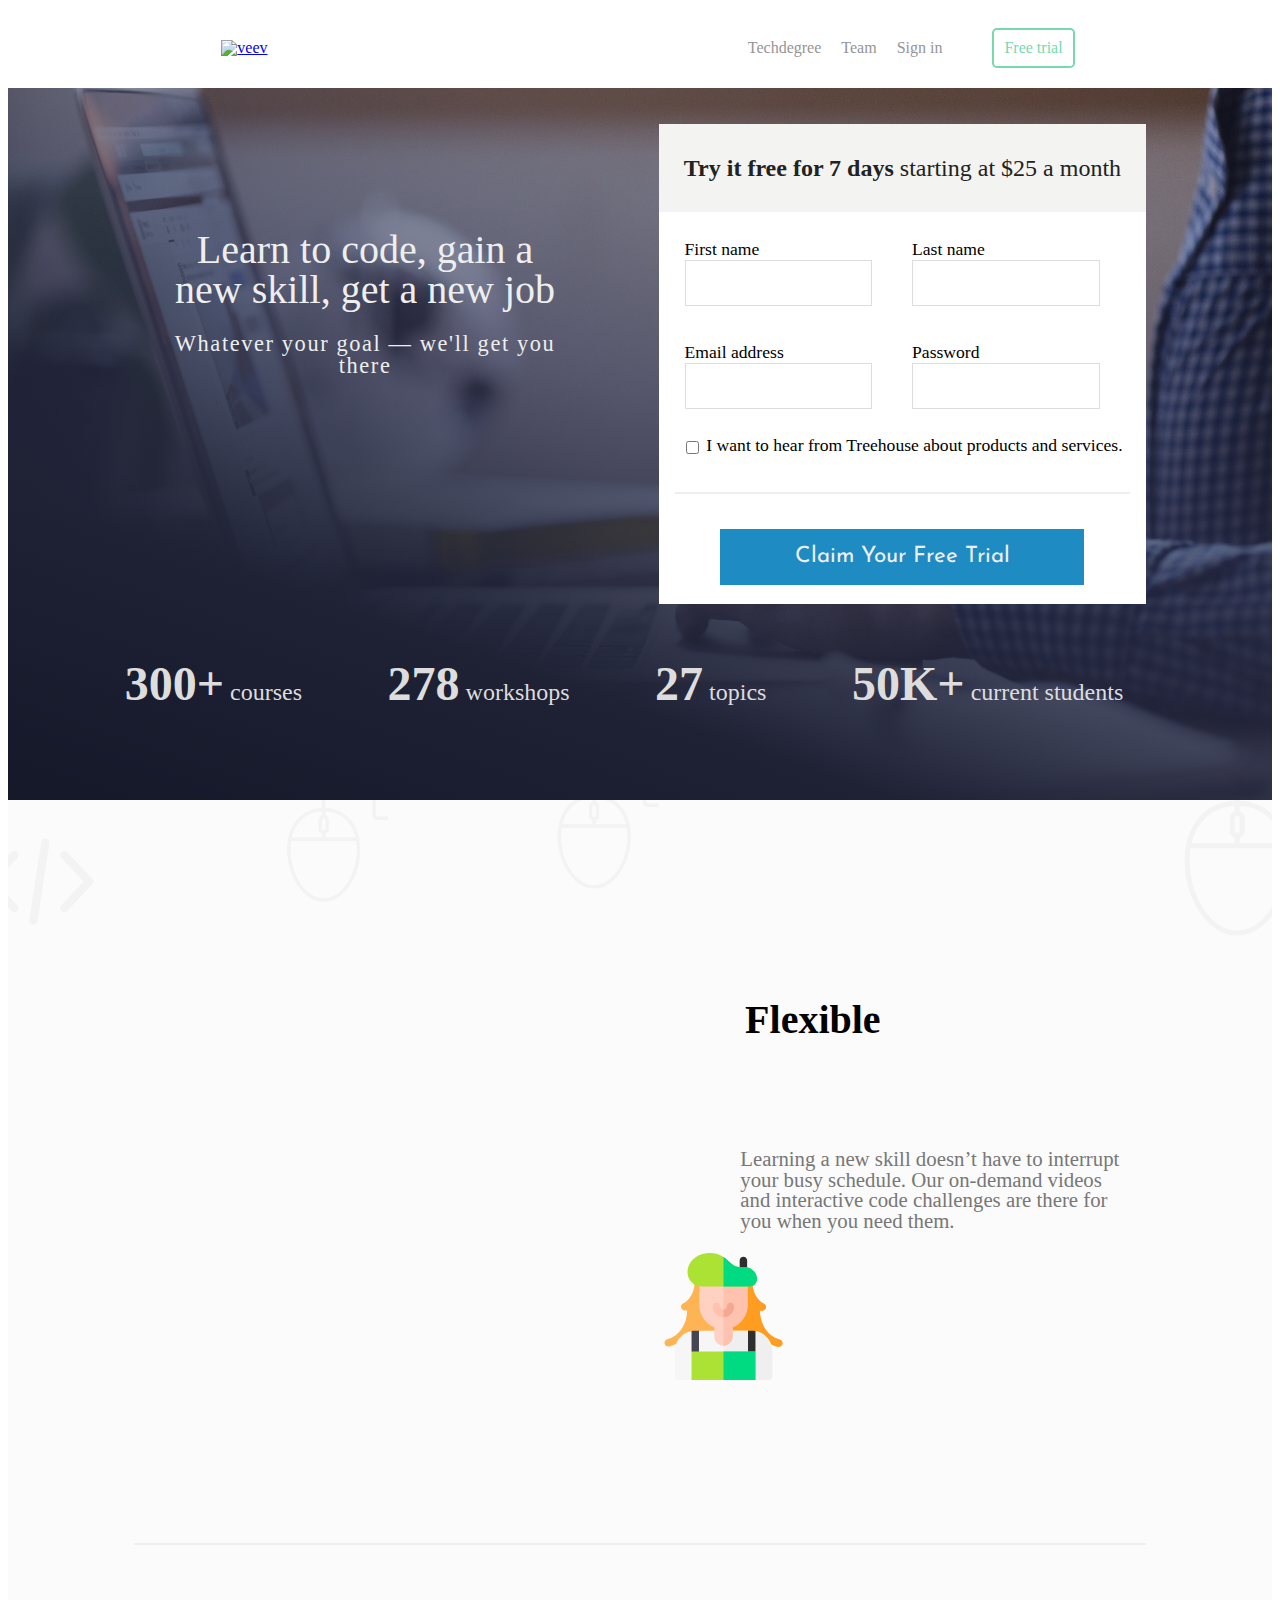
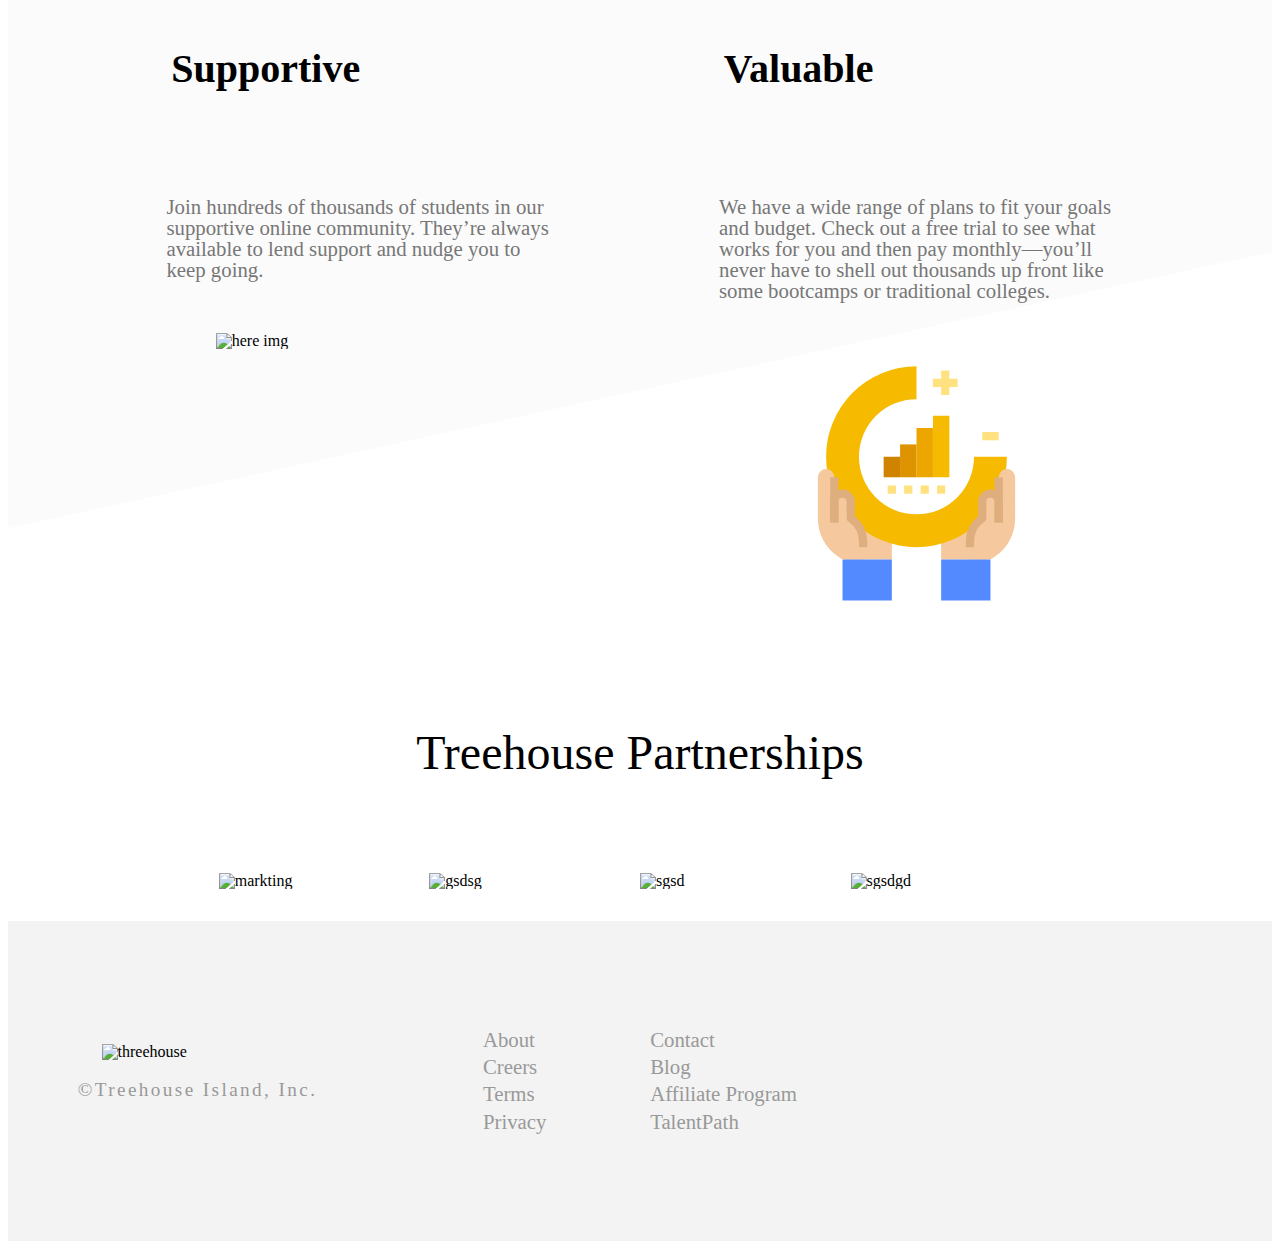
==== commit 6ed9cf60: "add some thing" ====
--- a/index.html
+++ b/index.html
@@ -39,11 +39,11 @@
             <div class="header-list-lev dsk7 ">  
                 <ul id="menu" class="gui_nav_ul">
                     <li class="first-nav-lev"><a href="https://teamtreehouse.com/techdegree">Techdegree</a></li>
-                    <li class="first-nav-lev"><a href="team.index">Team</a></li>
+                    <li class="first-nav-lev"><a href="team.html">Team</a></li>
                     <li class="third-nav-lev"><a href="signin.html">Sign in</a></li>
                 </ul>
                 <ul>
-                    <li><a class="gui_nav_bar_trial" href="">Free trial</a></li>
+                    <li><a class="gui_nav_bar_trial" href="trial.html">Free trial</a></li>
                 </ul>
             </div>
             <!-- end navigation list-->
--- a/css/style.css
+++ b/css/style.css
@@ -1,3 +1,5 @@
+<<<<<<< HEAD
+=======
     
     
     
@@ -698,3 +700,4 @@
 
 
     /*----------------------The End-------------------------------------------------------------------*/
+>>>>>>> a7edc45b13e4e5a857ac4a6cbe0fb4bcad284d5d
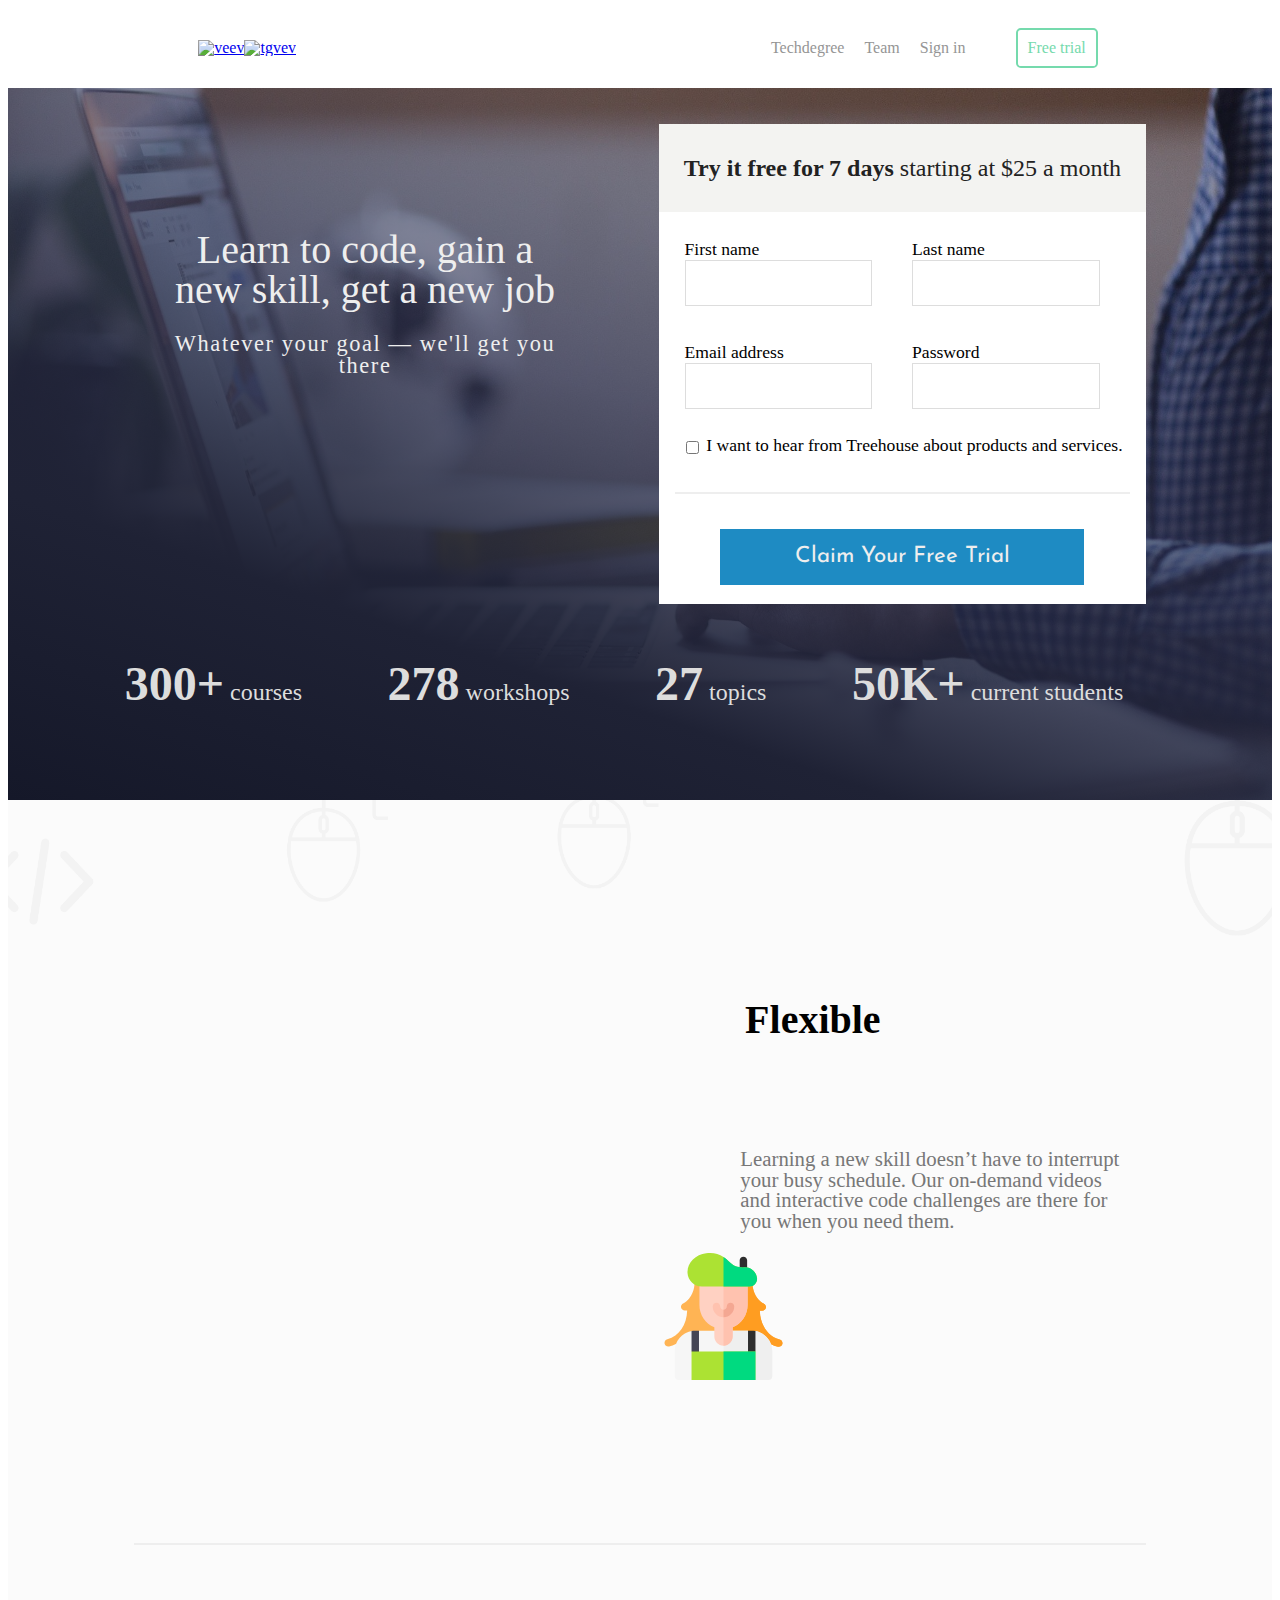
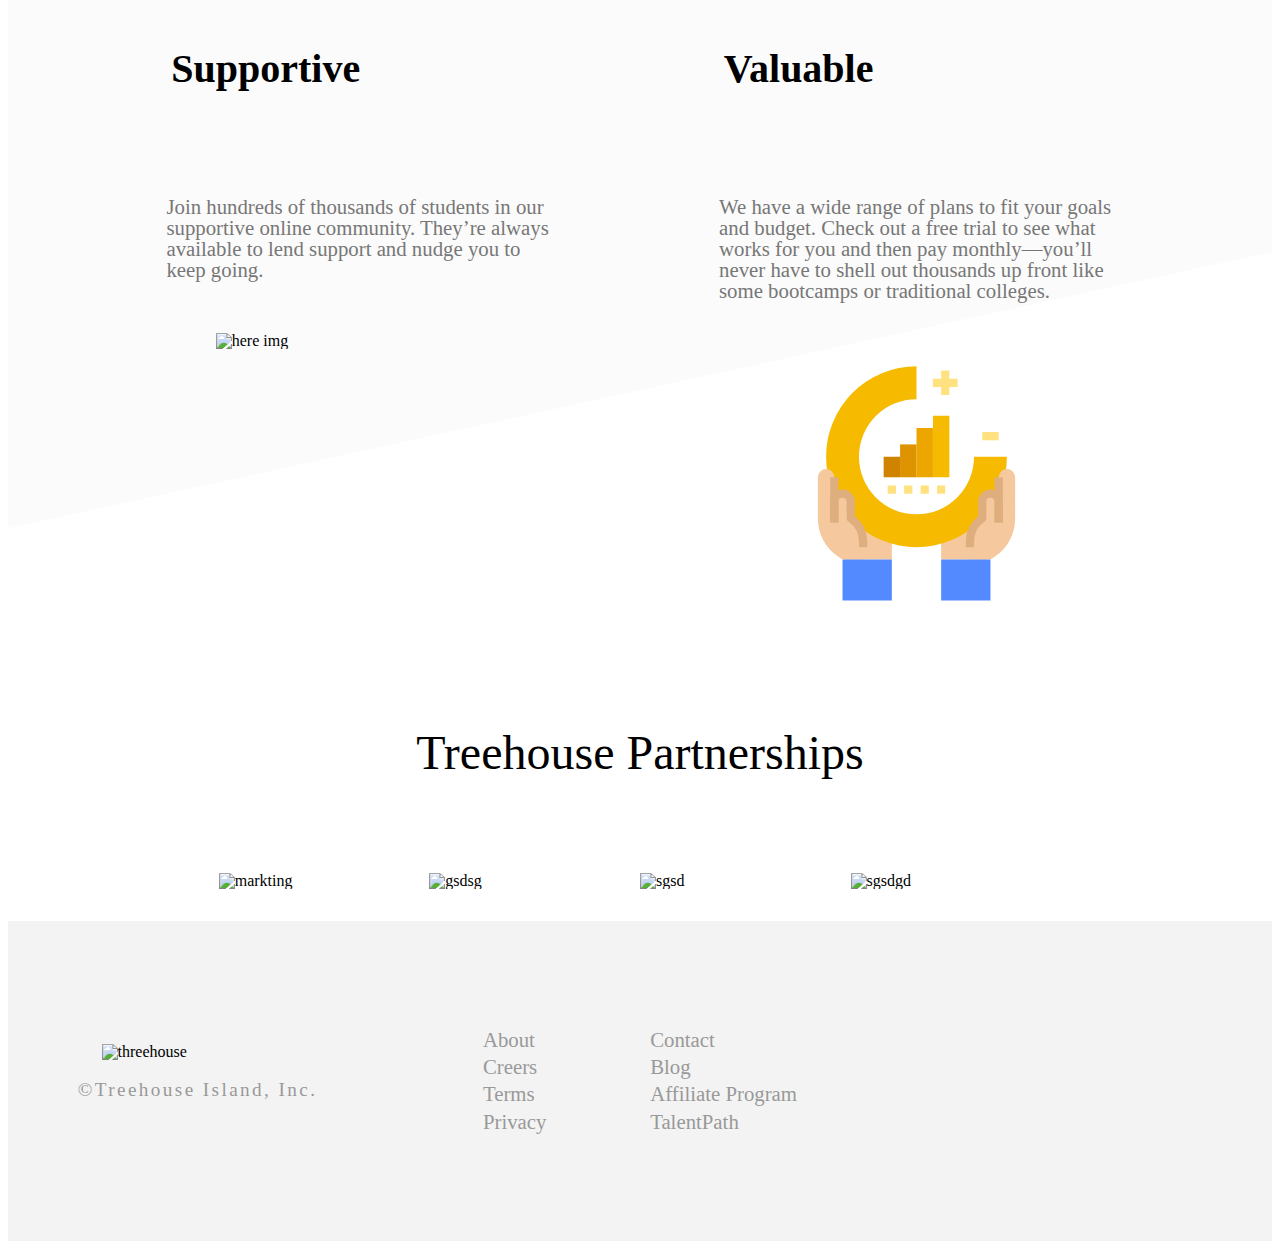
==== commit c055f95b: "change some roles" ====
--- a/index.html
+++ b/index.html
@@ -1,5 +1,6 @@
 <!DOCTYPE html>
 <html lang="en">
+
 <head>
     <meta charset="UTF-8">
     <meta name="viewport" content="width=device-width, initial-scale=1.0">
@@ -16,13 +17,13 @@
 
 <body>
 
-    
+
     <!--start navbar-->
     <nav id="gui_nav_bar">
         <!-- container of nav-->
         <div class="wraper-lev">
             <!--menu toggle-->
-            <div class="menu-icon-lev" id="toggleMenuButton" onclick ="burger-menu">
+            <div class="menu-icon-lev" id="toggleMenuButton" onclick="burger-menu">
                 <!--<input type="checkbox" />-->
                 <div class="line1-menu"></div>
                 <div class="line2-menu"></div>
@@ -30,13 +31,13 @@
             </div>
             <!--end menu toggle-->
             <!-- page logo-->
-            <div class="header-logo-lev dsk3">
-                <a class="dsk-logo" href="index.html"><img src="https://cdn.freelogovectors.net/wp-content/uploads/2016/12/treehouse-logo.png" alt="veev"></a>
+            <a class="dsk-logo" href="index.html"><img src="https://cdn.freelogovectors.net/wp-content/uploads/2016/12/treehouse-logo.png" alt="veev"></a>
+                <div class="header-logo-lev dsk3">
                 <a class="mob-logo" href="index.html"><img src="https://webhostingforstudents.com/wp-content/uploads/2014/08/Treehouse-Logo.png" alt="tgvev"></a>
-            </div>   
+            </div>
             <!--end page logo-->
             <!-- navigation lists-->
-            <div class="header-list-lev dsk7 ">  
+            <div class="header-list-lev dsk7 ">
                 <ul id="menu" class="gui_nav_ul">
                     <li class="first-nav-lev"><a href="https://teamtreehouse.com/techdegree">Techdegree</a></li>
                     <li class="first-nav-lev"><a href="team.html">Team</a></li>
@@ -44,11 +45,11 @@
                 </ul>
                 <ul>
                     <li><a class="gui_nav_bar_trial" href="trial.html">Free trial</a></li>
-                </ul>
+                </ul> 
             </div>
             <!-- end navigation list-->
         </div>
-        <!--end container of nav-->    
+        <!--end container of nav-->
     </nav>
     <!--end of nav-->
     <!---->
@@ -66,19 +67,19 @@
                     <div class="first-line-lev">
                         <div>
                             <label for="fname">First name</label>
-                            <input type="text" id="fname" name="fname" >
+                            <input type="text" id="fname" name="fname">
                         </div>
                         <div>
                             <label for="lname">Last name</label>
                             <input type="text" id="lname" name="lname">
                         </div>
                     </div>
-                    <div  class="second-line-lev">
+                    <div class="second-line-lev">
                         <div>
                             <label for="email">Email address</label>
                             <input type="text" id="email" name="email">
                         </div>
-                        <div> 
+                        <div>
                             <label for="Password">Password</label>
                             <input type="password" id="Password" name="password">
                         </div>
@@ -104,44 +105,44 @@
     <section class=" container  main-section">
         <div class="main container">
             <div class="container video-banner">
-            <video class="dsk7  mob12" src="https://videos.teamtreehouse.com/videos/hptest-product-overview-720p.webm?token=5e6d3a1f_b5db0c1dbdedca40c60d9a2ad2c604eb6d9e5334" autoplay >
+                <video class="dsk7  mob12" src="https://videos.teamtreehouse.com/videos/hptest-product-overview-720p.webm?token=5e6d3a1f_b5db0c1dbdedca40c60d9a2ad2c604eb6d9e5334" autoplay>
             </video>
-            <div class="dsk5 mob12 flexible-head">
-                <h3 class="flexible-heading">Flexible</h3>
-                <p class="flexible-paragraph">Learning a new skill doesn’t have to interrupt your busy schedule. Our on-demand videos and interactive code challenges are there for you when you need them.</p>
-                <div class="svg-img">
-                <img class=" dsk4 mob0 flexible-img" src="/img/designer.svg" alt="svg file">
-                </div>
-            </div>
-            </div>    
+                <div class="dsk5 mob12 flexible-head">
+                    <h3 class="flexible-heading">Flexible</h3>
+                    <p class="flexible-paragraph">Learning a new skill doesn’t have to interrupt your busy schedule. Our on-demand videos and interactive code challenges are there for you when you need them.</p>
+                    <div class="svg-img">
+                        <img class=" dsk4 mob0 flexible-img" src="/img/designer.svg" alt="svg file">
+                    </div>
+                </div>
+            </div>
             <hr>
             <div class="second-paragraph dsk12 mob12">
-            <div class="supportive dsk5 mob12">
-                <h3 class="supportive-heading">Supportive</h3>
-                <p class="supportive-paragraph">Join hundreds of thousands of students in our supportive online community. They’re always available to lend support and nudge you to keep going.</p>
-                <img class="supportive-img dsk9" src="https://static.teamtreehouse.com/assets/views/marketing/home/supportive-dc87dcd46e8cc60a76dfa72e7fceb5be004f60e573e13026dcbc5a43be1929a2.png" alt="here img">
-            </div>
-            <div class="valuable dsk5 mob12">
-                <h3 class="valuable-heading">Valuable</h3>
-                <p class="valuable-paragraph">We have a wide range of plans to fit your goals and budget. Check out a free trial to see what works for you and then pay monthly—you’ll never have to shell out thousands up front like some bootcamps or traditional colleges.</p>
-                <img class="valuable-img dsk8" src="img/value.svg" alt="valuable">
-            </div>
+                <div class="supportive dsk5 mob12">
+                    <h3 class="supportive-heading">Supportive</h3>
+                    <p class="supportive-paragraph">Join hundreds of thousands of students in our supportive online community. They’re always available to lend support and nudge you to keep going.</p>
+                    <img class="supportive-img dsk9" src="https://static.teamtreehouse.com/assets/views/marketing/home/supportive-dc87dcd46e8cc60a76dfa72e7fceb5be004f60e573e13026dcbc5a43be1929a2.png" alt="here img">
+                </div>
+                <div class="valuable dsk5 mob12">
+                    <h3 class="valuable-heading">Valuable</h3>
+                    <p class="valuable-paragraph">We have a wide range of plans to fit your goals and budget. Check out a free trial to see what works for you and then pay monthly—you’ll never have to shell out thousands up front like some bootcamps or traditional colleges.</p>
+                    <img class="valuable-img dsk8" src="img/value.svg" alt="valuable">
+                </div>
             </div>
             <div class="treehouse-partner dsk10 mob10">
                 <h3 class=partner-heading>Treehouse Partnerships</h3>
                 <div class="partner-img-container container">
-                    <img class="dsk3 partnerimg" alt="markting" src="https://static.teamtreehouse.com/assets/views/marketing/home/google-developers-364d3753836b8c4c5ff9dfecdfa626e9f6fbde1770d072a21c57c0a5a1de3637.png" >
+                    <img class="dsk3 partnerimg" alt="markting" src="https://static.teamtreehouse.com/assets/views/marketing/home/google-developers-364d3753836b8c4c5ff9dfecdfa626e9f6fbde1770d072a21c57c0a5a1de3637.png">
                     <img class="dsk3 partnerimg " src="https://1.cms.s81c.com/sites/default/files/2018-11-15/Avatar_IBM_Watson_1000x325.jpg" alt="gsdsg">
-                    <img class="dsk3 partnerimg " src="https://upload.wikimedia.org/wikipedia/commons/thumb/4/4a/Amazon_Alexa_logo.svg/1280px-Amazon_Alexa_logo.svg.png" alt="sgsd" >
+                    <img class="dsk3 partnerimg " src="https://upload.wikimedia.org/wikipedia/commons/thumb/4/4a/Amazon_Alexa_logo.svg/1280px-Amazon_Alexa_logo.svg.png" alt="sgsd">
                     <img class="dsk3 partnerimg " src="https://lh3.googleusercontent.com/proxy/i4R0X3BlgviYjVHUXwKx2OcoJGEAic8MiHTrEHos5tmN9xlu36dVnTcBNaJKDrJUpZVpMd3eMnjdeI27pF9oBOfPahhUm9js7TNf2-Eh843zMaUvGobod4_xMWl0TDBF_JBPlH8CoYaUioU82EaXXg" alt="sgsdgd">
                 </div>
             </div>
-        </div>    
+        </div>
     </section>
     <!---->
     <!---->
     <footer>
-    <!--footer part 1 -->
+        <!--footer part 1 -->
         <div class="part1">
             <div class="logo-footer">
                 <img src="https://cdnifyblog.a.cdnify.io/wp-content/uploads/2014/01/Treehouse-Logo.png" alt="threehouse">
@@ -150,8 +151,8 @@
                 <p>&copy;Treehouse Island, Inc.</p>
             </div>
         </div>
-    <!--end of footer part 1 -->
-    <!--footer part 2-->
+        <!--end of footer part 1 -->
+        <!--footer part 2-->
         <div class="part2">
             <ul class="footer-lists">
                 <li class="footer-lists-items"><a href="https://teamtreehouse.com/about" class="footer-lists-links">About</a></li>
@@ -168,15 +169,15 @@
         </div>
         <!--end of footer part 2-->
         <!--footer part 3-->
-         <div class="part3">
-             <ul class="social-list">
+        <div class="part3">
+            <ul class="social-list">
                 <li><a class="social-item" href="https://fr-fr.facebook.com/"><i class="fab fa-facebook"></i></a></li>
                 <li><a class="social-item" href="https://twitter.com/"><i class="fab fa-twitter"></i></a></li>
                 <li><a class="social-item" href="https://youtube.com/"><i class="fab fa-youtube"></i></a></li>
                 <li><a class="social-item" href="https://linkedin.com/"><i class="fab fa-linkedin"></i></a></li>
                 <li><a class="social-item" href="https://instagram.com/"><i class="fab fa-instagram"></i></a></li>
-             </ul>
-         </div>       
+            </ul>
+        </div>
         <!--end of footer part 2-->
 
 
@@ -184,17 +185,16 @@
     <!---->
 
     <script>
-
-            function burgerMenu() {
-                var menu = document.getElementById("menu");
-                if (menu.style.opacity == 0) {
-                    menu.style.opacity = 1;
-                } else {
-                    menu.style.opacity = 0;
-                }
+        function burgerMenu() {
+            var menu = document.getElementById("menu");
+            if (menu.style.opacity == 0) {
+                menu.style.opacity = 1;
+            } else {
+                menu.style.opacity = 0;
             }
-
-       
+        }
+
+
         /*function closeMenu{
             var menu = document.getElementById("menu");
             menu.style.opacity = O;
@@ -206,15 +206,15 @@
         // 'n we store it into a variable called toggleMenuButton'
         var btn = document.getElementById("toggleMenuButton");
 
-// then, we add some event listeners on it (in order to catch user events like "click")
-// when we click on the selected button, it' s gonna call the burgermenu function, that's what we call a "callback function".
-        
+        // then, we add some event listeners on it (in order to catch user events like "click")
+        // when we click on the selected button, it' s gonna call the burgermenu function, that's what we call a "callback function".
+
         btn.addEventListener("click", burgerMenu);
         //btn.addEventListener("click", closeMenu)
         //btn.removeEventListener("click", burgerMenu);
-        
     </script>
 
 
 </body>
-</html>
+
+</html>